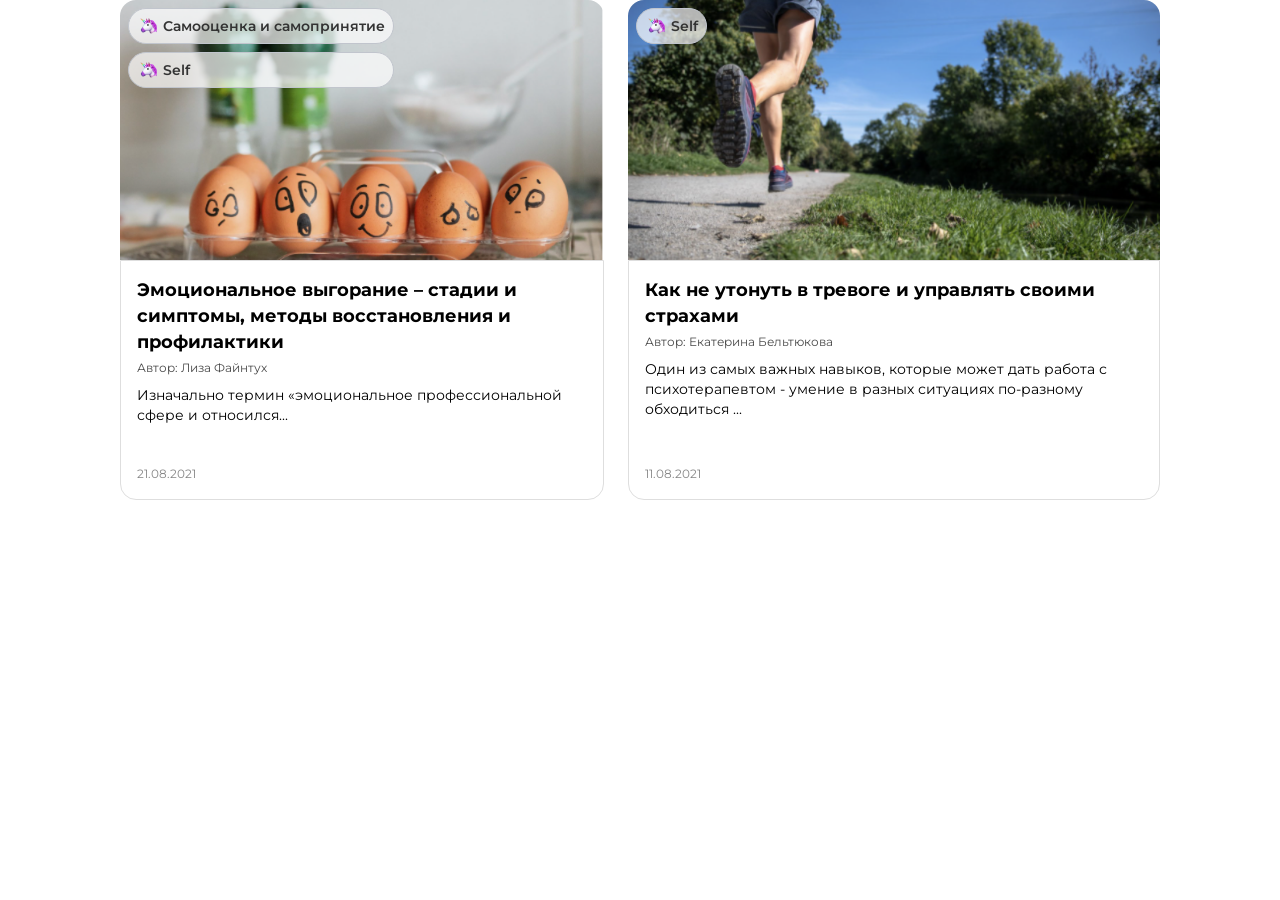
==== pages/index.html @ 234b5902 "implement card layout" ====
<!DOCTYPE html>
<html>
    <head>
        <link rel="stylesheet" href="/bundles/index.css">
    </head>
    <body>
        <header></header>
        <main class="content">
            <div class="two-cards-layout">
                <div class="card card_size_lg">
                    <div class="card__banner banner">
                        <img class="banner__image" src="/assets/images/eggs.png" />
                        <div class="banner__tags">
                            <div class="tag">
                                <div class="tag__image-wrapper">
                                    <img class="tag__image" src="/assets/images/tags/unicorn.png" />
                                </div>
                                <span class="tag__text">Самооценка и самопринятие</span>
                            </div>
                            <div class="tag">
                                <div class="tag__image-wrapper">
                                    <img class="tag__image" src="/assets/images/tags/unicorn.png" />
                                </div>
                                <span class="tag__text">Self</span>
                            </div>
                        </div>
                    </div>
                    <div class="card__content">
                        <div class="card__payload">
                            <h4 class="card__title">
                                Эмоциональное выгорание – стадии и симптомы, методы восстановления и профилактики
                            </h4>
                            <div class="card__author">Автор: Лиза Файнтух</div>
                            <p class="card__description">
                                Изначально термин «эмоциональное профессиональной сфере и относился...
                            </p>
                        </div>
                        <div class="card__date">
                            21.08.2021
                        </div>
                    </div>
                </div>
                <div class="card card_size_lg">
                    <div class="card__banner banner">
                        <img class="banner__image" src="/assets/images/running.png" />
                        <div class="banner__tags">
                            <div class="tag">
                                <div class="tag__image-wrapper">
                                    <img class="tag__image" src="/assets/images/tags/unicorn.png" />
                                </div>
                                <span class="tag__text">Self</span>
                            </div>
                        </div>
                    </div>
                    <div class="card__content">
                        <div class="card__payload">
                            <h4 class="card__title">
                                Как не утонуть в тревоге и управлять своими страхами
                            </h4>
                            <div class="card__author">Автор: Екатерина Бельтюкова</div>
                            <p class="card__description">
                                Один из самых важных навыков, которые может дать работа с психотерапевтом - умение в разных ситуациях по-разному обходиться ...
                            </p>
                        </div>
                        <div class="card__date">
                            11.08.2021
                        </div>
                    </div>
                </div>
            </div>
            <div class="many-cards-layout">
                
            </div>
        </main>
        <footer></footer>
    </body>
</html>
---- bundles/index.css ----
/** Шрифт Montserrat */
@import 'https://fonts.googleapis.com/css2?family=Montserrat:wght@400;500;600;700;800&display=swap';

/* Обнуление некоторых дефолтных стилей */
@import '/reset.css';

/* Основные стили проекта (токены, шрифты) */
@import '/tokens.css';
@import '/main.css';

/* Стили блоков */
@import '/blocks/content/content.css';

@import '/blocks/two-cards-layout/two-cards-layout.css';

@import '/blocks/header/header.css';

@import '/blocks/tag/tag.css';

@import '/blocks/banner/banner.css';

@import '/blocks/card/card.css';
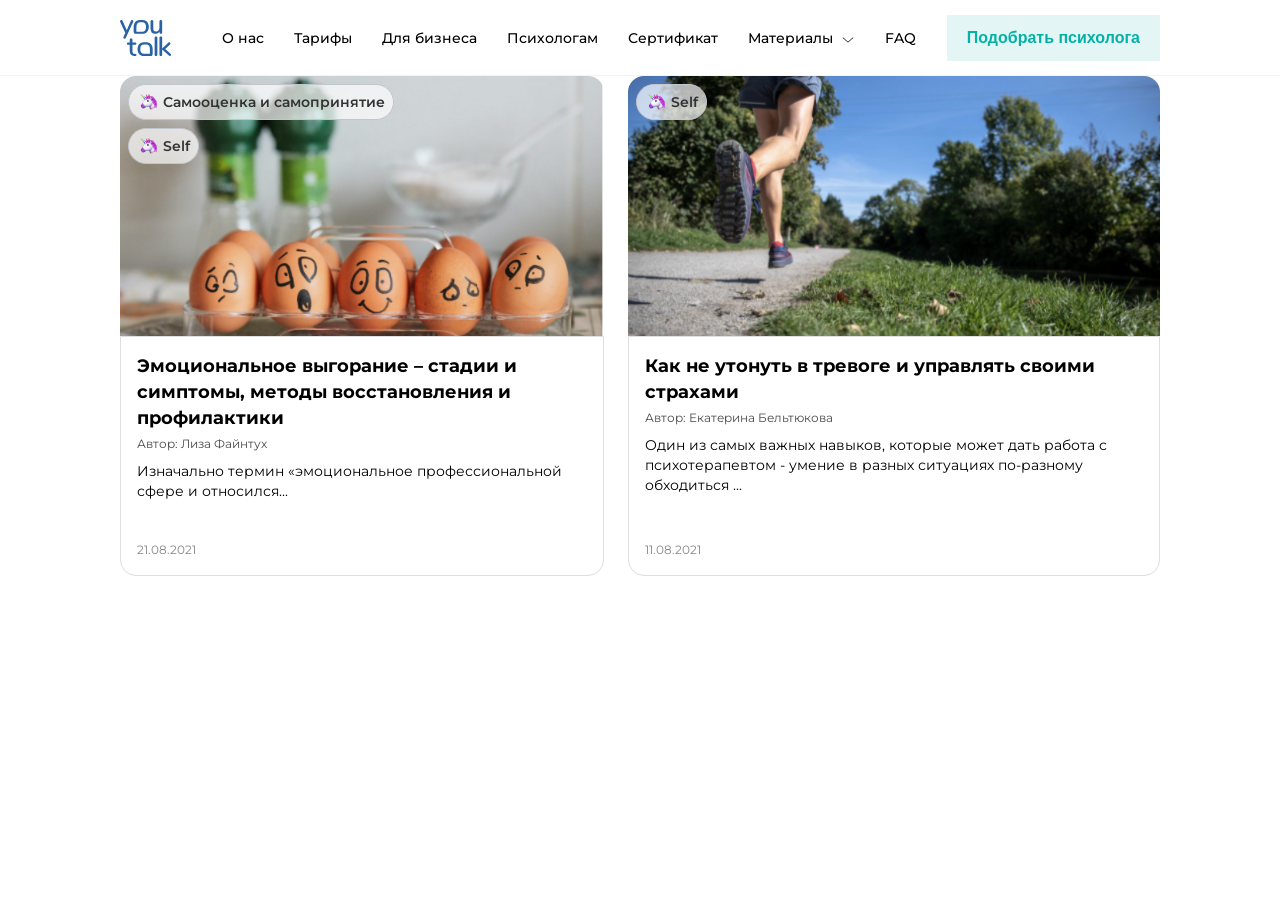
==== commit 6f5156d6: "implement header" ====
--- a/pages/index.html
+++ b/pages/index.html
@@ -4,8 +4,47 @@
         <link rel="stylesheet" href="/bundles/index.css">
     </head>
     <body>
-        <header></header>
-        <main class="content">
+        <header class="header">
+            <div class="container header__payload">
+                <div class="header__left-bar">
+                    <!-- youtalk logo -->
+                    <svg width="51" height="36" viewBox="0 0 51 36" fill="none" xmlns="http://www.w3.org/2000/svg">
+                        <g clip-path="url(#clip0_4492_2245)">
+                        <path d="M13.3302 1.2804C13.3303 1.11943 13.2953 0.960409 13.2279 0.814578C13.1604 0.668747 13.0621 0.539666 12.9398 0.436463C12.6952 0.205117 12.3717 0.0779848 12.0367 0.0815367C11.8038 0.0777518 11.5746 0.140646 11.3756 0.262943C11.1562 0.404074 10.9896 0.614972 10.902 0.862374L6.73786 10.2114L2.56334 0.84397C2.47188 0.611079 2.31107 0.412633 2.10314 0.276053C1.89521 0.139474 1.65042 0.0715042 1.40259 0.0815367C1.04757 0.079776 0.703499 0.205576 0.431833 0.436463C0.296375 0.538044 0.186622 0.670551 0.111538 0.823162C0.036454 0.975774 -0.00183214 1.14416 -0.000193683 1.31458C-0.00164511 1.48194 0.034856 1.64742 0.106512 1.79833L5.31166 12.9772L3.45342 16.9839C3.3752 17.1552 3.3293 17.3398 3.31809 17.5281C3.31575 17.6859 3.35009 17.8421 3.41834 17.9841C3.48659 18.1261 3.58685 18.25 3.71107 18.3458C3.95587 18.5555 4.26716 18.6694 4.58814 18.6665C4.82369 18.6655 5.05368 18.5941 5.24919 18.4614C5.46262 18.3199 5.62866 18.1164 5.72546 17.8778L13.2235 1.79833C13.2944 1.63509 13.3308 1.45867 13.3302 1.2804Z" fill="#2963A3"/>
+                        <path d="M39.5071 12.5118C39.4991 12.6807 39.5263 12.8493 39.5868 13.0069C39.6473 13.1645 39.7399 13.3075 39.8585 13.4267C39.982 13.5416 40.1267 13.6306 40.2844 13.6888C40.442 13.747 40.6095 13.7732 40.7772 13.7659C41.1428 13.7818 41.5002 13.6536 41.774 13.4083C41.9002 13.2915 42.0001 13.1486 42.067 12.9894C42.1339 12.8302 42.1662 12.6584 42.1618 12.4855V1.3908C42.1708 1.21084 42.1431 1.03093 42.0804 0.862232C42.0178 0.693535 41.9214 0.539656 41.7974 0.410152C41.5163 0.179307 41.1644 0.0543847 40.8022 0.0567829C40.4399 0.0591811 40.0897 0.188751 39.8116 0.423298C39.6856 0.549219 39.587 0.700291 39.522 0.866874C39.457 1.03346 39.4271 1.21189 39.4343 1.3908V7.79787C39.4343 8.94064 39.115 9.85819 38.4765 10.5505C38.1492 10.8971 37.7523 11.1689 37.3123 11.3476C36.8724 11.5262 36.3997 11.6077 35.926 11.5864C35.029 11.5864 34.3636 11.3322 33.9298 10.8239C33.4961 10.3157 33.28 9.52693 33.2818 8.45777V1.3908C33.2908 1.21084 33.2631 1.03093 33.2005 0.862232C33.1378 0.693535 33.0414 0.539656 32.9174 0.410152C32.7839 0.287248 32.6274 0.192539 32.4571 0.131589C32.2868 0.0706386 32.1062 0.0446762 31.9258 0.0552264C31.7423 0.044194 31.5584 0.0698661 31.3846 0.130771C31.2109 0.191677 31.0508 0.286617 30.9134 0.410152C30.7882 0.538814 30.6911 0.692558 30.6284 0.861466C30.5656 1.03037 30.5386 1.2107 30.5491 1.3908V8.48932C30.5491 12.0508 32.1505 13.8316 35.3534 13.8316C36.2042 13.8433 37.0441 13.6371 37.7946 13.2322C38.523 12.833 39.1186 12.2258 39.5071 11.4865V12.5118Z" fill="#2963A3"/>
+                        <path d="M15.3551 33.8917L14.5977 33.8364C13.8794 33.7821 13.3442 33.5551 12.992 33.1555C12.6432 32.7559 12.4714 32.1275 12.4714 31.2731V24.6767H15.1339C15.4483 24.7007 15.7604 24.6071 16.0109 24.4138C16.1171 24.3137 16.2 24.191 16.2536 24.0546C16.3071 23.9182 16.33 23.7715 16.3207 23.6251C16.329 23.4788 16.3055 23.3324 16.2521 23.1962C16.1986 23.0599 16.1163 22.9371 16.0109 22.8364C15.7647 22.6328 15.4515 22.5305 15.1339 22.5498H12.461V19.7419C12.4712 19.5607 12.4427 19.3794 12.3776 19.2103C12.3125 19.0411 12.2123 18.888 12.0837 18.7613C11.8092 18.5154 11.4508 18.3871 11.0843 18.4037C10.9052 18.3942 10.7261 18.4207 10.5572 18.4817C10.3883 18.5426 10.2331 18.6367 10.1005 18.7587C9.97531 18.8873 9.8782 19.0411 9.81544 19.21C9.75268 19.3789 9.72567 19.5592 9.73614 19.7393V22.5498H8.11734C7.79965 22.5299 7.48629 22.6323 7.24028 22.8364C7.13405 22.9366 7.05098 23.0592 6.997 23.1955C6.94302 23.3319 6.91945 23.4785 6.92797 23.6251C6.92797 24.3262 7.32443 24.6767 8.11734 24.6767H9.73614V31.0838C9.73614 32.6271 10.0953 33.797 10.8162 34.5857C11.5371 35.3745 12.6224 35.8267 14.0798 35.9371L14.8086 35.9897C15.2321 36.0514 15.6639 35.9701 16.037 35.7583C16.1722 35.6685 16.282 35.5447 16.3555 35.399C16.4289 35.2533 16.4636 35.0908 16.456 34.9275C16.4634 34.7955 16.4441 34.6633 16.3994 34.539C16.3547 34.4147 16.2854 34.3009 16.1957 34.2045C15.959 34.0065 15.6624 33.8961 15.3551 33.8917Z" fill="#2963A3"/>
+                        <path d="M36.0118 16.4976C35.6534 16.4854 35.3031 16.6071 35.028 16.8394C34.8939 16.9653 34.7892 17.1198 34.7217 17.2917C34.6541 17.4637 34.6254 17.6486 34.6376 17.8332V34.683C34.6246 34.8657 34.6529 35.0489 34.7206 35.2189C34.7882 35.3888 34.8934 35.5409 35.028 35.6636C35.3067 35.8877 35.6558 36.0034 36.0118 35.9896C36.3648 36.0049 36.7111 35.8889 36.9851 35.6636C37.1159 35.5385 37.2176 35.3857 37.2828 35.2161C37.3481 35.0465 37.3753 34.8644 37.3625 34.683V17.8332C37.3745 17.6498 37.347 17.466 37.2819 17.2944C37.2167 17.1228 37.1155 16.9676 36.9851 16.8394C36.7147 16.606 36.3672 16.484 36.0118 16.4976Z" fill="#2963A3"/>
+                        <path d="M50.5131 33.6997L45.2247 28.9831L50.0291 24.54C50.1683 24.4229 50.2814 24.2773 50.3608 24.1128C50.4402 23.9482 50.4841 23.7686 50.4897 23.5856C50.4811 23.2483 50.3445 22.9273 50.1081 22.689C49.8716 22.4506 49.5536 22.3133 49.2197 22.3053C48.8832 22.327 48.5664 22.473 48.3296 22.7154L42.1771 28.5204V17.8332C42.1897 17.6498 42.1624 17.4658 42.0972 17.2941C42.032 17.1225 41.9305 16.9673 41.7997 16.8394C41.5303 16.606 41.1836 16.4839 40.829 16.4976C40.4698 16.4853 40.1186 16.6069 39.8426 16.8394C39.7085 16.9653 39.6038 17.1198 39.5363 17.2918C39.4687 17.4637 39.44 17.6487 39.4522 17.8332V34.6593C39.44 34.8443 39.4687 35.0296 39.5362 35.202C39.6037 35.3743 39.7084 35.5293 39.8426 35.6557C40.119 35.8873 40.4701 36.008 40.829 35.9949C41.1833 36.0094 41.53 35.8882 41.7997 35.6557C41.9306 35.5273 42.0321 35.3717 42.0973 35.1996C42.1624 35.0275 42.1897 34.8431 42.1771 34.6593V29.6115L48.8969 35.6084C49.1412 35.8532 49.4716 35.9903 49.8156 35.9896C49.9738 35.9905 50.1303 35.9568 50.2745 35.891C50.4187 35.8253 50.5471 35.7289 50.6511 35.6084C50.8844 35.3667 51.0135 35.0416 51.0102 34.704C51.0095 34.5092 50.9643 34.3173 50.8781 34.1431C50.7918 33.9689 50.667 33.8171 50.5131 33.6997Z" fill="#2963A3"/>
+                        <path d="M15.3343 13.8212H22.33C23.5218 13.8473 24.6994 13.5563 25.7446 12.9773C26.719 12.417 27.5076 11.5782 28.0114 10.5664C28.5603 9.4342 28.8325 8.18555 28.8052 6.92515C28.8357 5.65685 28.5634 4.39979 28.0114 3.26021C27.5092 2.24593 26.7203 1.40505 25.7446 0.844087C24.6994 0.265099 23.5218 -0.0259512 22.33 0.000152312H20.1204C18.9295 -0.0259836 17.7527 0.265083 16.7085 0.844087C15.7316 1.40353 14.9423 2.24482 14.4416 3.26021C13.8888 4.39956 13.6156 5.65664 13.6452 6.92515V10.7794C13.6452 13.001 14.2074 13.8212 15.3343 13.8212ZM17.3695 3.41796C18.0184 2.61171 18.9354 2.20858 20.1204 2.20858H22.33C23.5168 2.20858 24.4346 2.61346 25.0835 3.42322C25.7325 4.23297 26.056 5.40028 26.0543 6.92515C26.0543 8.4693 25.7351 9.64099 25.0966 10.4402C24.4581 11.2395 23.5359 11.64 22.33 11.6417H16.43C16.43 11.6417 16.3962 8.46842 16.3962 6.92515C16.3962 5.38188 16.7215 4.23034 17.3695 3.41796Z" fill="#2963A3"/>
+                        <path d="M29.6094 23.023C28.5657 22.4423 27.3887 22.1502 26.1974 22.1764H23.9878C22.7959 22.1515 21.6184 22.4434 20.5733 23.023C19.5977 23.5829 18.8087 24.4229 18.3064 25.4365C17.7604 26.5777 17.4927 27.8343 17.5257 29.1014C17.4952 30.3607 17.7629 31.609 18.3064 32.7427C18.8095 33.755 19.5983 34.594 20.5733 35.1536C21.6186 35.7322 22.7961 36.0232 23.9878 35.9975H30.9836C32.1131 35.9975 32.6726 35.1772 32.6726 32.9478V29.1014C32.7029 27.8328 32.4297 26.5756 31.8762 25.4365C31.3756 24.4218 30.5862 23.5813 29.6094 23.023ZM29.8879 33.818H23.9878C22.7855 33.818 21.8633 33.4184 21.2213 32.6191C20.5793 31.8199 20.261 30.6473 20.2662 29.1014C20.2662 27.5731 20.5898 26.4057 21.2369 25.5995C21.8841 24.7932 22.8011 24.3884 23.9878 24.3849H26.1974C27.3842 24.3849 28.302 24.7897 28.951 25.5995C29.5999 26.4092 29.9261 27.5766 29.9295 29.1014C29.9295 30.6447 29.8879 33.818 29.8879 33.818Z" fill="#2963A3"/>
+                        </g>
+                        <defs>
+                        <clipPath id="clip0_4492_2245">
+                        <rect width="51" height="36" fill="white"/>
+                        </clipPath>
+                        </defs>
+                    </svg>
+                    <ul class="header__links">
+                        <li><a class="header__link" href="#">О нас</a></li>
+                        <li><a class="header__link" href="#">Тарифы</a></li>
+                        <li><a class="header__link" href="#">Для бизнеса</a></li>
+                        <li><a class="header__link" href="#">Психологам</a></li>
+                        <li><a class="header__link" href="#">Сертификат</a></li>
+                        <li>
+                            <a class="header__link" href="#">
+                                Материалы
+                                <svg width="14" height="14" viewBox="0 0 14 14" fill="none" xmlns="http://www.w3.org/2000/svg">
+                                <path d="M2.09998 4.8999L6.99998 9.0999L11.9 4.8999" stroke="#333333" stroke-linecap="round" stroke-linejoin="round"/>
+                                </svg>
+                            </a>
+                        </li>
+                        <li><a class="header__link" href="#">FAQ</a></li>
+                    </ul>
+                </div>
+                <button class="button button_variant_inverse">Подобрать психолога</button>
+            </div>
+        </header>
+        <main class="container">
             <div class="two-cards-layout">
                 <div class="card card_size_lg">
                     <div class="card__banner banner">
@@ -69,9 +108,11 @@
                 </div>
             </div>
             <div class="many-cards-layout">
-                
+
             </div>
         </main>
-        <footer></footer>
+        <footer class="container">
+
+        </footer>
     </body>
 </html>
--- a/bundles/index.css
+++ b/bundles/index.css
@@ -9,6 +9,8 @@
 @import '/main.css';
 
 /* Стили блоков */
+@import '/blocks/container/container.css';
+
 @import '/blocks/content/content.css';
 
 @import '/blocks/two-cards-layout/two-cards-layout.css';
@@ -20,3 +22,5 @@
 @import '/blocks/banner/banner.css';
 
 @import '/blocks/card/card.css';
+
+@import '/blocks/button/button.css';
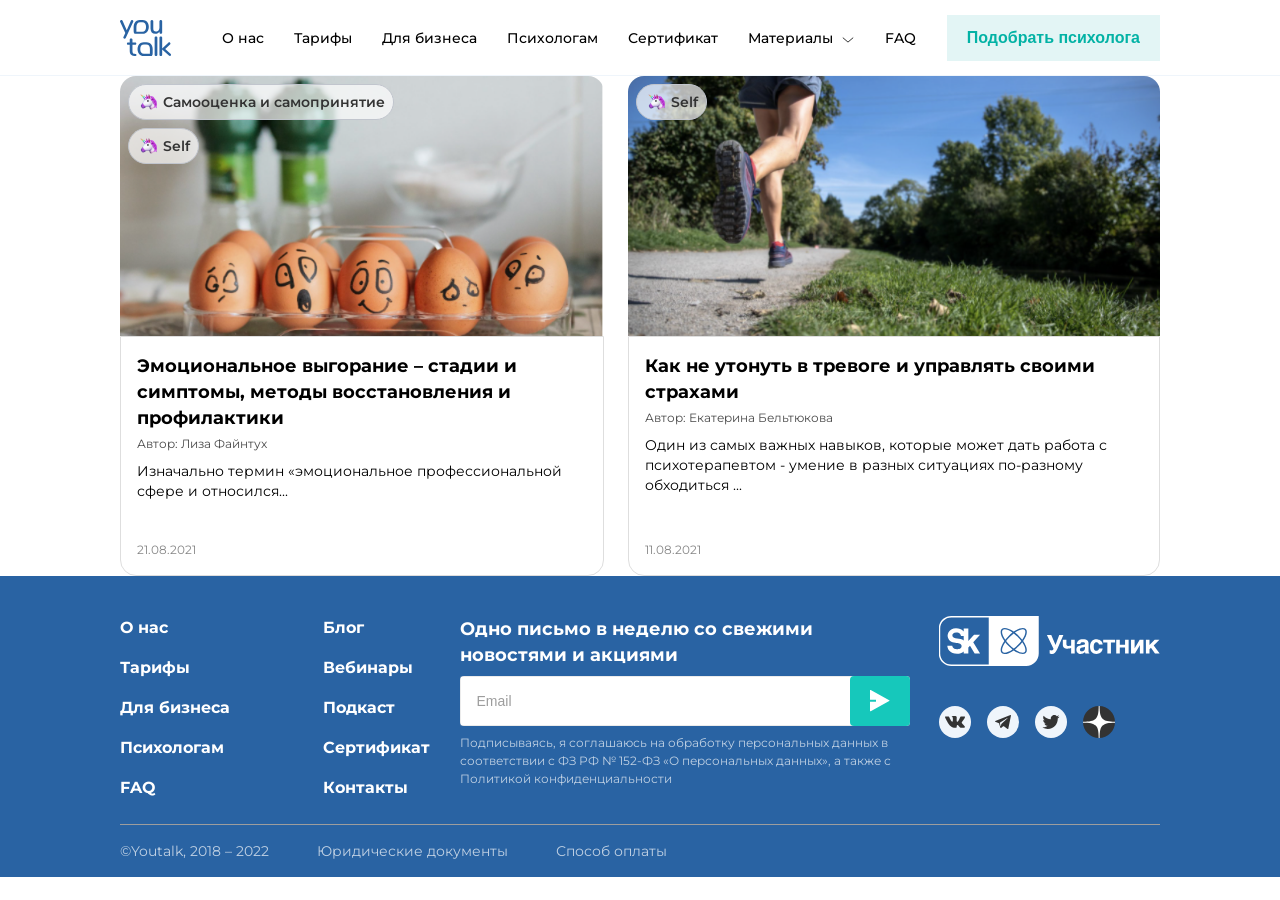
==== commit 1eac925d: "implement footer" ====
--- a/pages/index.html
+++ b/pages/index.html
@@ -111,8 +111,146 @@
 
             </div>
         </main>
-        <footer class="container">
-
+        <footer class="footer">
+            <div class="container footer__container">
+                <div class="footer__payload">
+                    <div class="footer__links-block">
+                        <ul class="footer__links">
+                            <li><a class="footer__link" href="#">О нас</a></li>
+                            <li><a class="footer__link" href="#">Тарифы</a></li>
+                            <li><a class="footer__link" href="#">Для бизнеса</a></li>
+                            <li><a class="footer__link" href="#">Психологам</a></li>
+                            <li><a class="footer__link" href="#">FAQ</a></li>
+                        </ul>
+                        <ul class="footer__links">
+                            <li><a class="footer__link" href="#">Блог</a></li>
+                            <li><a class="footer__link" href="#">Вебинары</a></li>
+                            <li><a class="footer__link" href="#">Подкаст</a></li>
+                            <li><a class="footer__link" href="#">Сертификат</a></li>
+                            <li><a class="footer__link" href="#">Контакты</a></li>
+                        </ul>
+                    </div>
+                    <div class="subscribe-form">
+                        <h5 class="subscribe-form__header">
+                            Одно письмо в неделю со свежими новостями и акциями
+                        </h5>
+                        <div class="input-container">
+                            <input class="input-container__input" type="email" placeholder="Email" />
+                            <button class="input-container__button">
+                                <svg width="20" height="22" viewBox="0 0 20 22" fill="none" xmlns="http://www.w3.org/2000/svg">
+                                <path d="M0 11.6539H6V9.65391H0V0.499914C1.48755e-05 0.413029 0.0226703 0.327647 0.0657334 0.252184C0.108797 0.176722 0.170781 0.113783 0.245577 0.0695715C0.320372 0.0253602 0.405398 0.00140242 0.492273 5.97216e-05C0.579148 -0.00128298 0.664873 0.0200357 0.741 0.0619144L19.203 10.2159C19.2814 10.2591 19.3468 10.3225 19.3923 10.3995C19.4378 10.4766 19.4618 10.5644 19.4618 10.6539C19.4618 10.7434 19.4378 10.8313 19.3923 10.9083C19.3468 10.9853 19.2814 11.0488 19.203 11.0919L0.741 21.2459C0.664873 21.2878 0.579148 21.3091 0.492273 21.3078C0.405398 21.3064 0.320372 21.2825 0.245577 21.2383C0.170781 21.194 0.108797 21.1311 0.0657334 21.0556C0.0226703 20.9802 1.48755e-05 20.8948 0 20.8079V11.6539Z" fill="white"/>
+                                </svg>                                    
+                            </button>
+                        </div>
+                        <p class="subscribe-form__disclaimer">
+                            Подписываясь, я соглашаюсь на обработку персональных данных в соответствии с ФЗ РФ № 152-ФЗ «О персональных данных», а также с Политикой конфиденциальности
+                        </p>
+                    </div>
+                    <div class="footer__social-links">
+                        <div class="svg-container">
+                            <svg width="221" height="50" viewBox="0 0 221 50" fill="none" xmlns="http://www.w3.org/2000/svg">
+                            <g clip-path="url(#clip0_4492_1623)">
+                            <path d="M83.2307 23.751C86.2668 19.2628 87.1299 15.3838 85.7388 13.9927C85.3022 13.5662 84.6421 13.3428 83.779 13.3428C81.8801 13.3428 79.0775 14.409 75.9805 16.5008C77.2701 17.4959 78.5597 18.623 79.829 19.8923C81.0983 21.1616 82.2355 22.4512 83.2205 23.7408L83.2307 23.751Z" fill="white"/>
+                            <path d="M69.646 19.9021C70.9152 18.6328 72.2049 17.4955 73.4945 16.5105C70.3974 14.4187 67.5948 13.3525 65.6959 13.3525C64.8429 13.3525 64.1728 13.5658 63.7361 14.0024C62.345 15.3936 63.2081 19.2624 66.2442 23.7607C67.2394 22.4711 68.3767 21.1815 69.6358 19.9122L69.646 19.9021Z" fill="white"/>
+                            <path d="M82.3354 24.9998C81.3403 23.6695 80.1624 22.2987 78.8017 20.938C77.441 19.5773 76.0702 18.3994 74.74 17.4043C73.4098 18.3994 72.0389 19.5773 70.6782 20.938C69.3176 22.2987 68.1397 23.6695 67.1445 24.9998C68.1397 26.33 69.3176 27.7008 70.6782 29.0615C72.0389 30.4222 73.4098 31.6001 74.74 32.5952C76.0702 31.6001 77.441 30.4222 78.8017 29.0615C80.1624 27.7008 81.3403 26.33 82.3354 24.9998Z" fill="white"/>
+                            <path d="M66.256 26.249C63.2198 30.7372 62.3567 34.6162 63.7478 36.0073C65.139 37.3985 69.0078 36.5354 73.5062 33.4891C72.2166 32.4939 70.927 31.3567 69.6577 30.0975C68.3884 28.8282 67.2511 27.5386 66.2661 26.249H66.256Z" fill="white"/>
+                            <path d="M52.0269 0H12.2422C5.33723 0 -0.257812 5.59505 -0.257812 12.5V37.5C-0.257812 44.405 5.33723 50 12.2422 50H87.2422C94.1471 50 99.7422 44.405 99.7422 37.5V0H52.0269ZM49.7422 48.5378H12.2422C6.15974 48.5378 1.20441 43.5825 1.20441 37.5V12.5C1.20441 6.41755 6.15974 1.46223 12.2422 1.46223H49.7422V48.5378ZM86.7751 37.0329C86.0541 37.7539 85.0184 38.0991 83.7897 38.0991C81.3628 38.0991 78.1236 36.7689 74.7422 34.3928C71.3608 36.7689 68.1216 38.0991 65.6947 38.0991C64.4558 38.0991 63.4302 37.7539 62.7093 37.0329C60.5667 34.8903 61.7548 30.1076 65.3393 25C61.7548 19.8924 60.5667 15.1097 62.7093 12.9671C64.8519 10.8245 69.6346 12.0126 74.7422 15.5971C79.8498 12.0126 84.6325 10.8245 86.7751 12.9671C88.9177 15.1097 87.7296 19.8924 84.1451 25C87.7296 30.1076 88.9177 34.8903 86.7751 37.0329Z" fill="white"/>
+                            <path d="M79.8407 30.0975C78.5714 31.3668 77.2818 32.5041 75.9922 33.4891C80.4804 36.5252 84.3594 37.3883 85.7505 36.0073C87.1417 34.6162 86.2785 30.7474 83.2424 26.249C82.2473 27.5386 81.11 28.8282 79.8508 30.0975H79.8407Z" fill="white"/>
+                            <path d="M10.2926 15.2113C8.95222 16.8867 8.35312 19.1715 8.76945 21.0297C9.84581 25.8429 14.3137 26.6146 17.5936 27.0411C20.1829 27.3762 22.6606 27.8534 22.5997 30.1585C22.5286 32.5549 19.8275 33.1438 18.0505 33.1438C13.4303 33.1438 13.278 29.732 13.278 29.732H8.3125C8.38358 31.0114 8.76945 33.0728 10.3535 34.8396C12.0798 36.7791 14.6793 37.7539 18.0607 37.7539C20.6602 37.7539 23.0261 36.9111 24.7118 35.4083V37.4696H29.3421V31.5699L30.977 29.7726L35.6582 37.4696H41.0501L34.2365 26.2084L41.0501 18.745H35.0489L29.3421 25.0001V12.5001H24.7118V15.526C24.5595 15.3331 24.397 15.1402 24.2244 14.9472C22.5387 13.1601 20.1119 12.2563 17.0046 12.2563C13.4201 12.2563 11.3791 13.8607 10.2926 15.2113ZM17.0859 16.5923C19.1675 16.5923 21.2491 17.0594 22.0412 19.9533H24.7016V24.3806C21.3811 21.6491 14.1716 23.3652 13.3998 19.9635C12.9937 18.1763 14.7707 16.5923 17.0859 16.5923Z" fill="white"/>
+                            <path d="M111.538 34.3421C111.852 34.4437 112.208 34.4944 112.624 34.4944C113.142 34.4944 113.558 34.3421 113.873 34.0273C114.188 33.7125 114.391 33.2962 114.493 32.8393L107.902 18.8872H112.289L116.513 28.8994L120.22 18.8872H124.393L118.453 32.6362C117.671 34.4538 116.869 35.8043 115.985 36.6573C115.102 37.5407 114.147 37.9774 113.081 37.9774C112.716 37.9774 112.431 37.9774 112.198 37.9266C111.934 37.8961 111.731 37.8454 111.548 37.7946L111.05 37.6423C110.918 37.5915 110.786 37.5407 110.664 37.5103V33.9867C110.898 34.139 111.182 34.271 111.517 34.3523L111.538 34.3421Z" fill="white"/>
+                            <path d="M131.543 32.2707C131.279 32.3519 130.995 32.4027 130.69 32.4737C130.375 32.5245 130.04 32.5753 129.705 32.6058C129.37 32.6565 129.035 32.6565 128.72 32.6565C127.918 32.6565 127.238 32.5753 126.618 32.4534C126.019 32.3011 125.501 32.0879 125.085 31.7833C124.669 31.4685 124.354 31.0521 124.151 30.5343C123.948 30.0367 123.836 29.4173 123.836 28.6963V23.7207H127.41V27.9957C127.41 28.3815 127.461 28.7268 127.563 28.9502C127.644 29.2142 127.796 29.4173 127.999 29.5696C128.202 29.7219 128.436 29.8336 128.751 29.8844C129.065 29.9352 129.421 29.9656 129.837 29.9656C130.457 29.9656 130.924 29.9149 131.289 29.8133C131.655 29.6813 131.939 29.5493 132.142 29.4274V23.7207H135.717V37.5205H132.142V32.0777C131.99 32.1285 131.777 32.2097 131.523 32.2808L131.543 32.2707Z" fill="white"/>
+                            <path d="M149.588 35.7945C149.619 36.0585 149.69 36.2921 149.771 36.4139C149.852 36.5967 149.923 36.6983 150.035 36.7795C150.137 36.8607 150.218 36.9115 150.35 36.9318V37.5005H146.38L146.176 36.8506C146.075 36.5866 146.044 36.2819 146.044 35.8859L145.242 36.6881C144.958 36.9217 144.674 37.1247 144.339 37.3075C144.003 37.4903 143.638 37.6426 143.201 37.7442C142.765 37.8457 142.247 37.8965 141.648 37.8965C141.049 37.8965 140.46 37.8152 139.932 37.6325C139.414 37.4497 138.977 37.1654 138.581 36.8303C138.215 36.4647 137.911 36.0281 137.698 35.4797C137.495 34.9619 137.383 34.3425 137.383 33.6418C137.383 33.0732 137.464 32.5553 137.647 32.0577C137.83 31.5602 138.083 31.154 138.398 30.7884C138.733 30.4229 139.129 30.1182 139.586 29.8847C140.053 29.6207 140.571 29.4684 141.17 29.3871L144.674 28.8693C144.806 28.8388 144.938 28.8388 145.09 28.788C145.242 28.7576 145.374 28.7068 145.506 28.6052C145.638 28.524 145.74 28.4225 145.821 28.2905C145.902 28.1381 145.953 27.9554 145.953 27.7218C145.953 27.4883 145.902 27.2852 145.852 27.1024C145.77 26.8993 145.648 26.7368 145.486 26.6048C145.303 26.4525 145.1 26.3408 144.816 26.2697C144.531 26.1885 144.166 26.1682 143.75 26.1682C143.252 26.1682 142.897 26.219 142.612 26.3002C142.298 26.4018 142.064 26.5642 141.912 26.7165C141.729 26.8993 141.597 27.1024 141.526 27.3156L141.373 28.0671H137.799C137.799 27.9148 137.83 27.6812 137.88 27.3664C137.931 27.0821 138.033 26.747 138.195 26.3814C138.327 26.0464 138.561 25.6808 138.815 25.3152C139.079 24.9497 139.414 24.6146 139.881 24.2998C140.297 24.0155 140.845 23.7515 141.465 23.5687C142.084 23.3859 142.815 23.2844 143.699 23.2539C144.917 23.2539 145.933 23.3859 146.705 23.6195C147.456 23.8835 148.055 24.2186 148.492 24.6044C148.908 25.0208 149.192 25.4574 149.345 25.955C149.477 26.4525 149.548 26.9399 149.548 27.4375V34.7486C149.548 35.165 149.578 35.5 149.629 35.7641L149.588 35.7945ZM145.283 31.0728C145.049 31.1743 144.765 31.2758 144.399 31.3368L143.445 31.5195C143.029 31.6008 142.663 31.6719 142.358 31.7836C142.044 31.8851 141.79 32.0171 141.577 32.1694C141.373 32.3522 141.211 32.5553 141.109 32.7888C141.008 33.0224 140.957 33.3067 140.957 33.6723C140.957 33.9566 141.008 34.2206 141.089 34.4237C141.191 34.6572 141.323 34.8096 141.505 34.972C141.658 35.104 141.841 35.236 142.054 35.2868C142.287 35.368 142.521 35.3883 142.785 35.3883C142.917 35.3883 143.1 35.3579 143.303 35.3376C143.506 35.3071 143.719 35.2563 143.973 35.1853C144.207 35.0837 144.44 34.9822 144.674 34.8197C144.907 34.6877 145.11 34.4846 145.293 34.2511C145.496 34.0175 145.659 33.7332 145.76 33.3676C145.862 33.0325 145.943 32.6365 145.943 32.1796V30.7783C145.74 30.9103 145.506 31.0118 145.293 31.0931L145.283 31.0728Z" fill="white"/>
+                            <path d="M159.599 27.6298C159.498 27.3455 159.335 27.112 159.163 26.9292C158.959 26.7261 158.726 26.5941 158.462 26.4926C158.178 26.4113 157.842 26.3606 157.446 26.3606C156.847 26.3606 156.38 26.4926 156.025 26.7769C155.659 27.0612 155.375 27.3963 155.192 27.8126C154.989 28.2493 154.877 28.7164 154.806 29.2139C154.756 29.7115 154.705 30.1684 154.705 30.6152C154.705 31.062 154.735 31.5494 154.786 32.0368C154.837 32.5547 154.938 32.9913 155.152 33.4077C155.334 33.824 155.588 34.1896 155.984 34.4434C156.35 34.7277 156.837 34.8597 157.467 34.8597C157.883 34.8597 158.249 34.7785 158.553 34.5957C158.838 34.4434 159.102 34.2302 159.305 33.9966C159.508 33.7326 159.67 33.4788 159.772 33.1944C159.853 32.9304 159.904 32.6766 159.904 32.443H163.641C163.641 32.6766 163.61 32.9609 163.539 33.3264C163.438 33.7123 163.305 34.0779 163.123 34.4942C162.94 34.8801 162.686 35.2964 162.392 35.7127C162.057 36.129 161.691 36.4946 161.224 36.7992C160.757 37.1343 160.239 37.3983 159.619 37.6014C159 37.8045 158.269 37.9162 157.467 37.9162C156.431 37.9162 155.497 37.7639 154.695 37.4491C153.892 37.114 153.212 36.6469 152.674 36.0275C152.126 35.4081 151.709 34.6567 151.425 33.7225C151.141 32.8187 150.988 31.7728 150.988 30.6152C150.988 29.4576 151.141 28.3813 151.455 27.4775C151.77 26.5941 152.207 25.8224 152.775 25.1928C153.344 24.5734 154.024 24.1063 154.827 23.7915C155.609 23.4564 156.512 23.2939 157.477 23.2939C157.893 23.2939 158.33 23.3447 158.797 23.3955C159.234 23.4463 159.68 23.5783 160.117 23.7306C160.554 23.9134 160.97 24.1164 161.386 24.3805C161.772 24.6445 162.138 24.9796 162.473 25.3654C162.788 25.7513 163.041 26.2184 163.255 26.7363C163.458 27.2541 163.59 27.8736 163.641 28.5742H159.904C159.823 28.2086 159.751 27.8736 159.619 27.6197L159.599 27.6298Z" fill="white"/>
+                            <path d="M176.109 23.7104V26.6146H171.935V37.5102H168.361V26.6146H164.188V23.7104H176.119H176.109Z" fill="white"/>
+                            <path d="M186.061 28.6963V23.7207H189.635V37.5205H186.061V31.6106H180.801V37.5205H177.227V23.7207H180.801V28.6963H186.061Z" fill="white"/>
+                            <path d="M195.664 32.2198L200.701 23.7104H204.458V37.5102H200.883V29.1836H200.833L195.959 37.5102H192.039V23.7104H195.613V32.2198H195.664Z" fill="white"/>
+                            <path d="M215.651 23.7103H220.423L214.717 29.4374L220.657 37.5H215.986L211.944 31.6612L210.492 33.1437V37.5H206.918V23.7002H210.492V28.9398L215.651 23.7002V23.7103Z" fill="white"/>
+                            </g>
+                            <defs>
+                            <clipPath id="clip0_4492_1623">
+                            <rect width="221" height="50" fill="white"/>
+                            </clipPath>
+                            </defs>
+                            </svg>                           
+                        </div>
+                        <div class="social-media-links">
+                            <a class="social-media-links__link" href="#">
+                                <svg width="32" height="32" viewBox="0 0 32 32" fill="none" xmlns="http://www.w3.org/2000/svg">
+                                <g clip-path="url(#clip0_4492_1607)">
+                                <rect width="32" height="32" rx="16" fill="#EFF5FB"/>
+                                <g clip-path="url(#clip1_4492_1607)">
+                                <path d="M25.8217 20.5411C25.768 20.4479 25.4355 19.6996 23.8353 18.1615C22.1602 16.551 22.3852 16.8125 24.4029 14.0277C25.6317 12.3318 26.123 11.296 25.9692 10.8533C25.823 10.4312 24.9192 10.5426 24.9192 10.5426L21.9139 10.5607C21.9139 10.5607 21.6914 10.5296 21.5252 10.6319C21.3639 10.7329 21.2601 10.9659 21.2601 10.9659C21.2601 10.9659 20.7839 12.2787 20.1488 13.3947C18.81 15.7496 18.2737 15.8739 18.0549 15.7276C17.5461 15.3871 17.6736 14.3579 17.6736 13.6277C17.6736 11.3452 18.0074 10.3937 17.0223 10.1477C16.6948 10.0661 16.4548 10.0118 15.6185 10.0027C14.5459 9.99105 13.6371 10.0066 13.1233 10.2668C12.7808 10.4403 12.517 10.8274 12.6783 10.8494C12.877 10.8766 13.3271 10.975 13.5658 11.3116C13.8746 11.7453 13.8634 12.7214 13.8634 12.7214C13.8634 12.7214 14.0409 15.4078 13.4496 15.7418C13.0433 15.971 12.487 15.5036 11.2932 13.3662C10.6819 12.2722 10.2193 11.0617 10.2193 11.0617C10.2193 11.0617 10.1306 10.8364 9.97182 10.716C9.77931 10.5698 9.50929 10.5231 9.50929 10.5231L6.65158 10.5413C6.65158 10.5413 6.2228 10.5542 6.06528 10.7471C5.92527 10.9193 6.05403 11.274 6.05403 11.274C6.05403 11.274 8.2917 16.6947 10.8244 19.4277C13.1483 21.9328 15.786 21.7684 15.786 21.7684H16.9811C16.9811 21.7684 17.3424 21.727 17.5261 21.5211C17.6961 21.3321 17.6899 20.9774 17.6899 20.9774C17.6899 20.9774 17.6661 19.3163 18.4112 19.0717C19.145 18.8309 20.0876 20.677 21.0864 21.3878C21.8414 21.925 22.4152 21.8072 22.4152 21.8072L25.0867 21.7684C25.0867 21.7684 26.4843 21.6791 25.8217 20.5411Z" fill="#333333"/>
+                                </g>
+                                </g>
+                                <defs>
+                                <clipPath id="clip0_4492_1607">
+                                <rect width="32" height="32" fill="white"/>
+                                </clipPath>
+                                <clipPath id="clip1_4492_1607">
+                                <rect width="20" height="12" fill="white" transform="translate(6 10)"/>
+                                </clipPath>
+                                </defs>
+                                </svg>                                    
+                            </a>
+                            <a class="social-media-links__link" href="#">
+                                <svg width="32" height="32" viewBox="0 0 32 32" fill="none" xmlns="http://www.w3.org/2000/svg">
+                                <g clip-path="url(#clip0_4492_1611)">
+                                <rect width="32" height="32" rx="16" fill="#EFF5FB"/>
+                                <g clip-path="url(#clip1_4492_1611)">
+                                <path d="M8.28261 15.7694L11.9693 17.1638L13.3963 21.8146C13.4876 22.1125 13.847 22.2226 14.0856 22.0249L16.1406 20.3271C16.3561 20.1492 16.6629 20.1404 16.888 20.306L20.5946 23.0331C20.8498 23.2211 21.2113 23.0794 21.2753 22.7669L23.9906 9.53073C24.0604 9.18936 23.7295 8.90457 23.4087 9.03029L8.27829 14.9455C7.9049 15.0914 7.90815 15.6272 8.28261 15.7694ZM13.1663 16.4215L20.3716 11.9242C20.5011 11.8437 20.6343 12.0211 20.5231 12.1256L14.5767 17.7273C14.3677 17.9245 14.2329 18.1883 14.1947 18.4747L13.9921 19.996C13.9653 20.1991 13.6837 20.2193 13.6284 20.0227L12.8494 17.2486C12.7602 16.9322 12.8902 16.5943 13.1663 16.4215Z" fill="#333333"/>
+                                </g>
+                                </g>
+                                <defs>
+                                <clipPath id="clip0_4492_1611">
+                                <rect width="32" height="32" fill="white"/>
+                                </clipPath>
+                                <clipPath id="clip1_4492_1611">
+                                <rect width="16" height="14" fill="white" transform="translate(8 9)"/>
+                                </clipPath>
+                                </defs>
+                                </svg>                                                         
+                            </a>
+                            <a class="social-media-links__link" href="#">
+                                <svg width="32" height="32" viewBox="0 0 32 32" fill="none" xmlns="http://www.w3.org/2000/svg">
+                                <g clip-path="url(#clip0_4492_1615)">
+                                <rect width="32" height="32" rx="16" fill="#EFF5FB"/>
+                                <g clip-path="url(#clip1_4492_1615)">
+                                <path d="M24.4702 10.7133C23.834 10.9947 23.1593 11.1795 22.4685 11.2616C23.1967 10.8261 23.7416 10.1408 24.0019 9.33327C23.3185 9.73994 22.5694 10.0249 21.7885 10.1791C21.264 9.61792 20.5688 9.24574 19.811 9.12043C19.0532 8.99511 18.2752 9.12368 17.5979 9.48615C16.9207 9.84862 16.3822 10.4247 16.0661 11.1248C15.7501 11.8249 15.6742 12.6098 15.8502 13.3574C14.4645 13.288 13.1088 12.9279 11.8713 12.3005C10.6337 11.6731 9.54198 10.7925 8.66688 9.71577C8.35712 10.2478 8.19434 10.8526 8.19521 11.4683C8.19521 12.6766 8.81021 13.7441 9.74521 14.3691C9.19188 14.3517 8.65074 14.2023 8.16688 13.9333V13.9766C8.16704 14.7814 8.44552 15.5613 8.95508 16.1842C9.46465 16.807 10.1739 17.2345 10.9627 17.3941C10.4491 17.5333 9.91046 17.5538 9.38771 17.4541C9.6101 18.1468 10.0435 18.7526 10.6274 19.1867C11.2112 19.6208 11.9161 19.8614 12.6435 19.8749C11.9206 20.4427 11.0929 20.8624 10.2076 21.1101C9.32236 21.3577 8.39698 21.4285 7.48438 21.3183C9.07746 22.3428 10.932 22.8867 12.826 22.8849C19.2369 22.8849 22.7427 17.5741 22.7427 12.9683C22.7427 12.8183 22.7385 12.6666 22.7319 12.5183C23.4143 12.0251 24.0032 11.4141 24.471 10.7141L24.4702 10.7133Z" fill="#333333"/>
+                                </g>
+                                </g>
+                                <defs>
+                                <clipPath id="clip0_4492_1615">
+                                <rect width="32" height="32" fill="white"/>
+                                </clipPath>
+                                <clipPath id="clip1_4492_1615">
+                                <rect width="18" height="18" fill="white" transform="translate(7 7)"/>
+                                </clipPath>
+                                </defs>
+                                </svg>                                                              
+                            </a>
+                            <a class="social-media-links__link" href="#">
+                                <svg width="32" height="32" viewBox="0 0 32 32" fill="none" xmlns="http://www.w3.org/2000/svg">
+                                <g clip-path="url(#clip0_4492_1620)">
+                                <path d="M0 16C0 7.16343 7.16343 0 16 0C24.8366 0 32 7.16343 32 16C32 24.8366 24.8366 32 16 32C7.16343 32 0 24.8366 0 16Z" fill="#333333"/>
+                                <path fill-rule="evenodd" clip-rule="evenodd" d="M15.6762 0C15.6006 6.58251 15.1702 10.2664 12.7183 12.7183C10.2664 15.1702 6.58251 15.6006 0 15.6762V16.6315C6.58251 16.707 10.2664 17.1375 12.7183 19.5894C15.1317 22.0028 15.5866 25.6099 15.6724 32H16.6353C16.721 25.6099 17.1759 22.0028 19.5894 19.5894C22.0028 17.1759 25.6099 16.721 32 16.6353V15.6723C25.6099 15.5866 22.0028 15.1317 19.5894 12.7183C17.1375 10.2664 16.707 6.58251 16.6315 0H15.6762Z" fill="white"/>
+                                </g>
+                                <defs>
+                                <clipPath id="clip0_4492_1620">
+                                <rect width="32" height="32" fill="white"/>
+                                </clipPath>
+                                </defs>
+                                </svg>                       
+                            </a>
+                        </div>
+                    </div>
+                </div>
+                <hr class="footer__divider" />
+                <div class="footer__bottom">
+                    <a class="footer__bottom-link" href="#">©Youtalk, 2018 – 2022</a>
+                    <a class="footer__bottom-link" href="#">Юридические документы</a>
+                    <a class="footer__bottom-link" href="#">Способ оплаты</a>
+                </div>
+            </div>
         </footer>
     </body>
 </html>
--- a/bundles/index.css
+++ b/bundles/index.css
@@ -11,8 +11,6 @@
 /* Стили блоков */
 @import '/blocks/container/container.css';
 
-@import '/blocks/content/content.css';
-
 @import '/blocks/two-cards-layout/two-cards-layout.css';
 
 @import '/blocks/header/header.css';
@@ -24,3 +22,13 @@
 @import '/blocks/card/card.css';
 
 @import '/blocks/button/button.css';
+
+@import '/blocks/footer/footer.css';
+
+@import '/blocks/subscribe-form/subscribe-form.css';
+
+@import '/blocks/input-container/input-container.css';
+
+@import '/blocks/svg-container/svg-container.css';
+
+@import '/blocks/social-media-links/social-media-links.css';
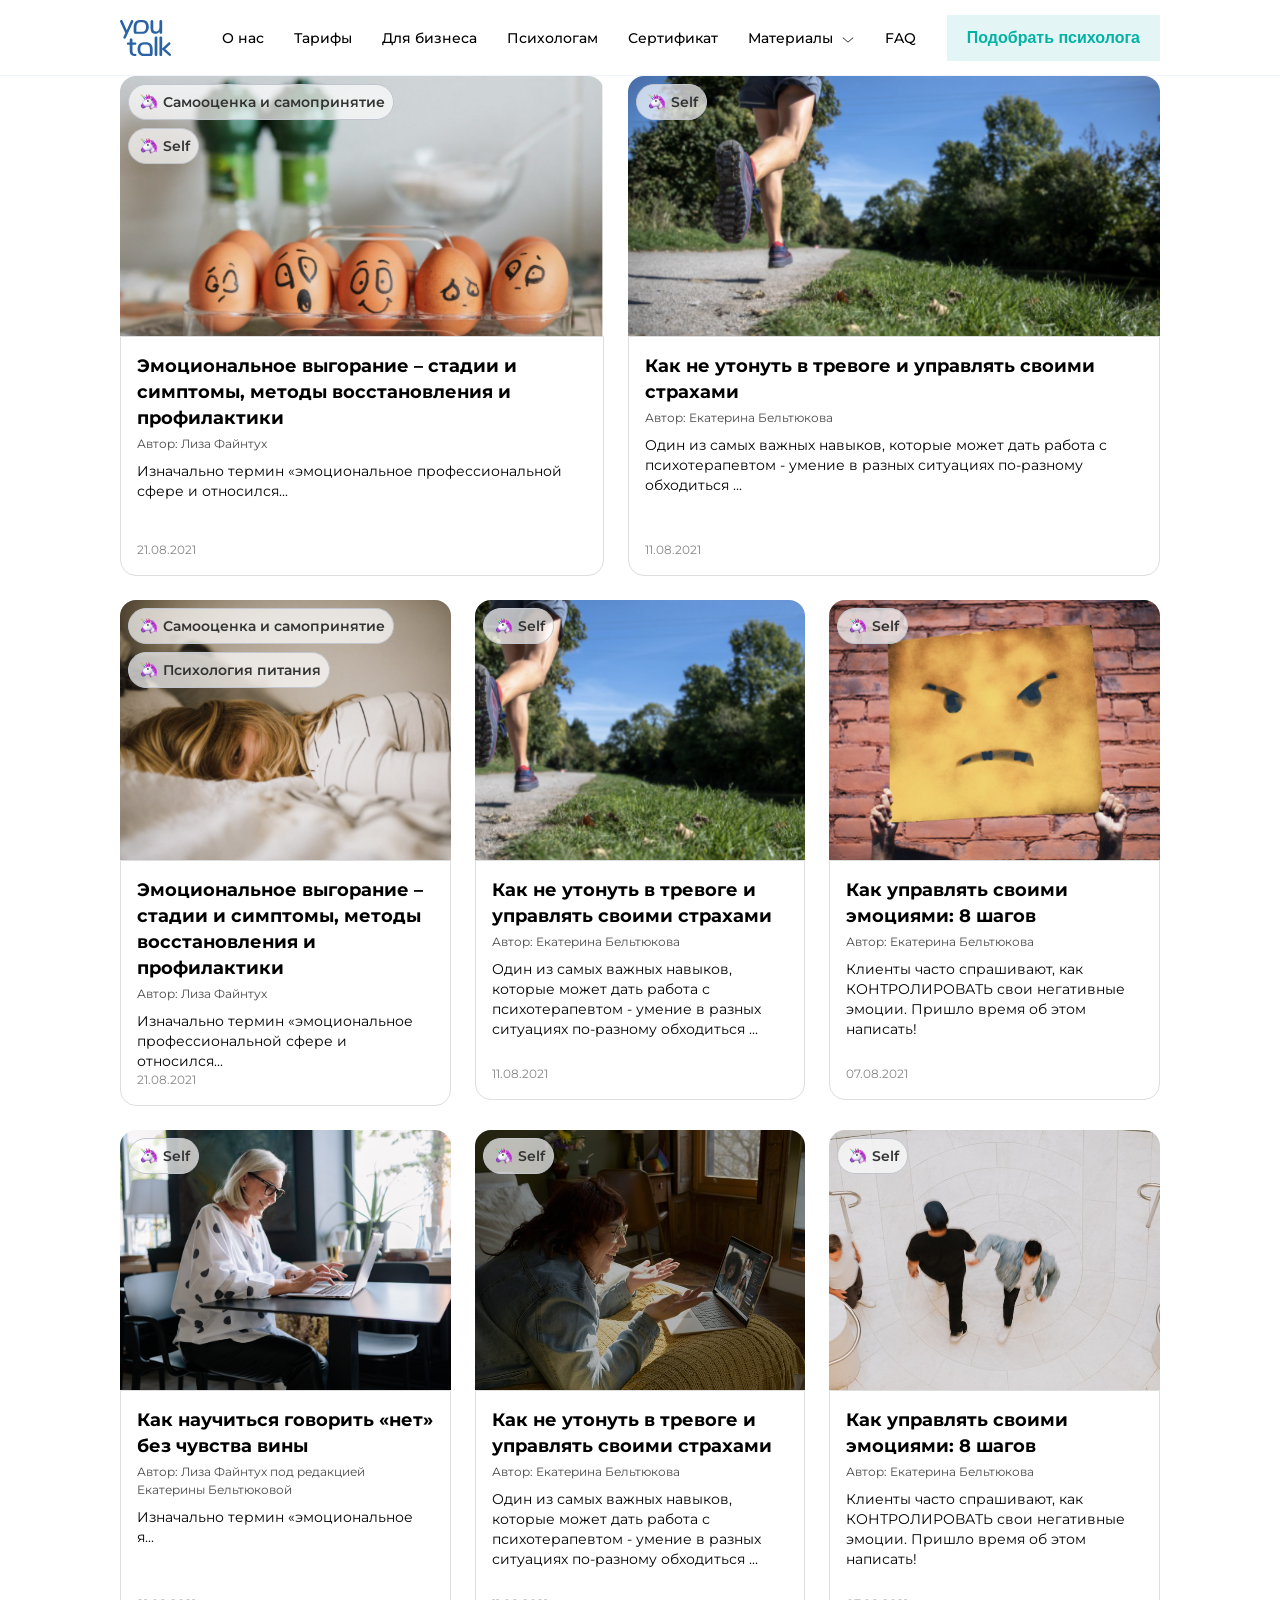
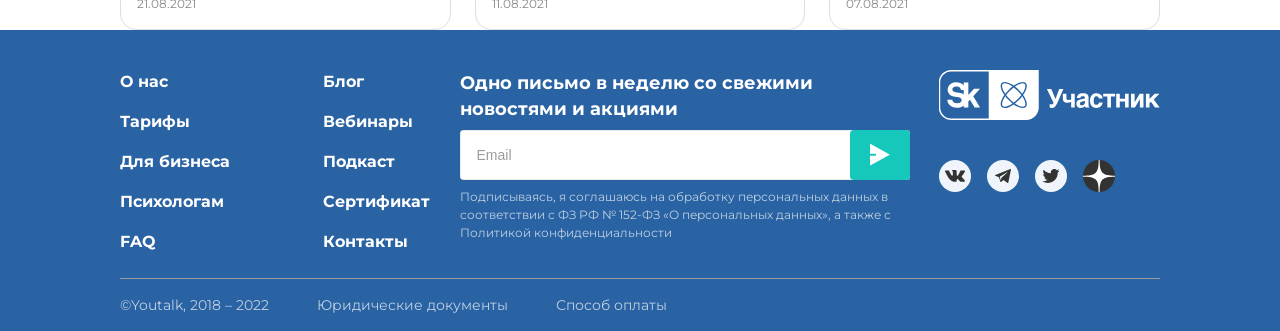
==== commit 20023530: "add three cards layout" ====
--- a/pages/index.html
+++ b/pages/index.html
@@ -108,7 +108,174 @@
                 </div>
             </div>
             <div class="many-cards-layout">
-
+                <div class="card card_size_lg">
+                    <div class="card__banner banner">
+                        <img class="banner__image" src="/assets/images/sleeping.png" />
+                        <div class="banner__tags">
+                            <div class="tag">
+                                <div class="tag__image-wrapper">
+                                    <img class="tag__image" src="/assets/images/tags/unicorn.png" />
+                                </div>
+                                <span class="tag__text">Самооценка и самопринятие</span>
+                            </div>
+                            <div class="tag">
+                                <div class="tag__image-wrapper">
+                                    <img class="tag__image" src="/assets/images/tags/unicorn.png" />
+                                </div>
+                                <span class="tag__text">Психология питания</span>
+                            </div>
+                        </div>
+                    </div>
+                    <div class="card__content">
+                        <div class="card__payload">
+                            <h4 class="card__title">
+                                Эмоциональное выгорание – стадии и симптомы, методы восстановления и профилактики
+                            </h4>
+                            <div class="card__author">Автор: Лиза Файнтух</div>
+                            <p class="card__description">
+                                Изначально термин «эмоциональное профессиональной сфере и относился...
+                            </p>
+                        </div>
+                        <div class="card__date">
+                            21.08.2021
+                        </div>
+                    </div>
+                </div>
+                <div class="card card_size_lg">
+                    <div class="card__banner banner">
+                        <img class="banner__image" src="/assets/images/running.png" />
+                        <div class="banner__tags">
+                            <div class="tag">
+                                <div class="tag__image-wrapper">
+                                    <img class="tag__image" src="/assets/images/tags/unicorn.png" />
+                                </div>
+                                <span class="tag__text">Self</span>
+                            </div>
+                        </div>
+                    </div>
+                    <div class="card__content">
+                        <div class="card__payload">
+                            <h4 class="card__title">
+                                Как не утонуть в тревоге и управлять своими страхами
+                            </h4>
+                            <div class="card__author">Автор: Екатерина Бельтюкова</div>
+                            <p class="card__description">
+                                Один из самых важных навыков, которые может дать работа с психотерапевтом - умение в разных ситуациях по-разному обходиться ...
+                            </p>
+                        </div>
+                        <div class="card__date">
+                            11.08.2021
+                        </div>
+                    </div>
+                </div>
+                <div class="card card_size_lg">
+                    <div class="card__banner banner">
+                        <img class="banner__image" src="/assets/images/emotions.png" />
+                        <div class="banner__tags">
+                            <div class="tag">
+                                <div class="tag__image-wrapper">
+                                    <img class="tag__image" src="/assets/images/tags/unicorn.png" />
+                                </div>
+                                <span class="tag__text">Self</span>
+                            </div>
+                        </div>
+                    </div>
+                    <div class="card__content">
+                        <div class="card__payload">
+                            <h4 class="card__title">
+                                Как управлять своими эмоциями: 8 шагов
+                            </h4>
+                            <div class="card__author">Автор: Екатерина Бельтюкова</div>
+                            <p class="card__description">
+                                Клиенты часто спрашивают, как КОНТРОЛИРОВАТЬ свои негативные эмоции. Пришло время об этом написать!
+                            </p>
+                        </div>
+                        <div class="card__date">
+                            07.08.2021
+                        </div>
+                    </div>
+                </div>
+                <div class="card card_size_lg">
+                    <div class="card__banner banner">
+                        <img class="banner__image" src="/assets/images/working_on_notebook.jpg" />
+                        <div class="banner__tags">
+                            <div class="tag">
+                                <div class="tag__image-wrapper">
+                                    <img class="tag__image" src="/assets/images/tags/unicorn.png" />
+                                </div>
+                                <span class="tag__text">Self</span>
+                            </div>
+                        </div>
+                    </div>
+                    <div class="card__content">
+                        <div class="card__payload">
+                            <h4 class="card__title">
+                                Как научиться говорить «нет» без чувства вины
+                            </h4>
+                            <div class="card__author">Автор: Лиза Файнтух под редакцией  Екатерины Бельтюковой</div>
+                            <p class="card__description">
+                                Изначально термин «эмоциональное я...
+                            </p>
+                        </div>
+                        <div class="card__date">
+                            21.08.2021
+                        </div>
+                    </div>
+                </div>
+                <div class="card card_size_lg">
+                    <div class="card__banner banner">
+                        <img class="banner__image" src="/assets/images/happy_with_notebook.jpg" />
+                        <div class="banner__tags">
+                            <div class="tag">
+                                <div class="tag__image-wrapper">
+                                    <img class="tag__image" src="/assets/images/tags/unicorn.png" />
+                                </div>
+                                <span class="tag__text">Self</span>
+                            </div>
+                        </div>
+                    </div>
+                    <div class="card__content">
+                        <div class="card__payload">
+                            <h4 class="card__title">
+                                Как не утонуть в тревоге и управлять своими страхами
+                            </h4>
+                            <div class="card__author">Автор: Екатерина Бельтюкова</div>
+                            <p class="card__description">
+                                Один из самых важных навыков, которые может дать работа с психотерапевтом - умение в разных ситуациях по-разному обходиться ...
+                            </p>
+                        </div>
+                        <div class="card__date">
+                            11.08.2021
+                        </div>
+                    </div>
+                </div>
+                <div class="card card_size_lg">
+                    <div class="card__banner banner">
+                        <img class="banner__image" src="/assets/images/anger.jpg" />
+                        <div class="banner__tags">
+                            <div class="tag">
+                                <div class="tag__image-wrapper">
+                                    <img class="tag__image" src="/assets/images/tags/unicorn.png" />
+                                </div>
+                                <span class="tag__text">Self</span>
+                            </div>
+                        </div>
+                    </div>
+                    <div class="card__content">
+                        <div class="card__payload">
+                            <h4 class="card__title">
+                                Как управлять своими эмоциями: 8 шагов
+                            </h4>
+                            <div class="card__author">Автор: Екатерина Бельтюкова</div>
+                            <p class="card__description">
+                                Клиенты часто спрашивают, как КОНТРОЛИРОВАТЬ свои негативные эмоции. Пришло время об этом написать!
+                            </p>
+                        </div>
+                        <div class="card__date">
+                            07.08.2021
+                        </div>
+                    </div>
+                </div>
             </div>
         </main>
         <footer class="footer">
--- a/bundles/index.css
+++ b/bundles/index.css
@@ -12,6 +12,8 @@
 @import '/blocks/container/container.css';
 
 @import '/blocks/two-cards-layout/two-cards-layout.css';
+
+@import '/blocks/many-cards-layout/many-cards-layout.css';
 
 @import '/blocks/header/header.css';
 
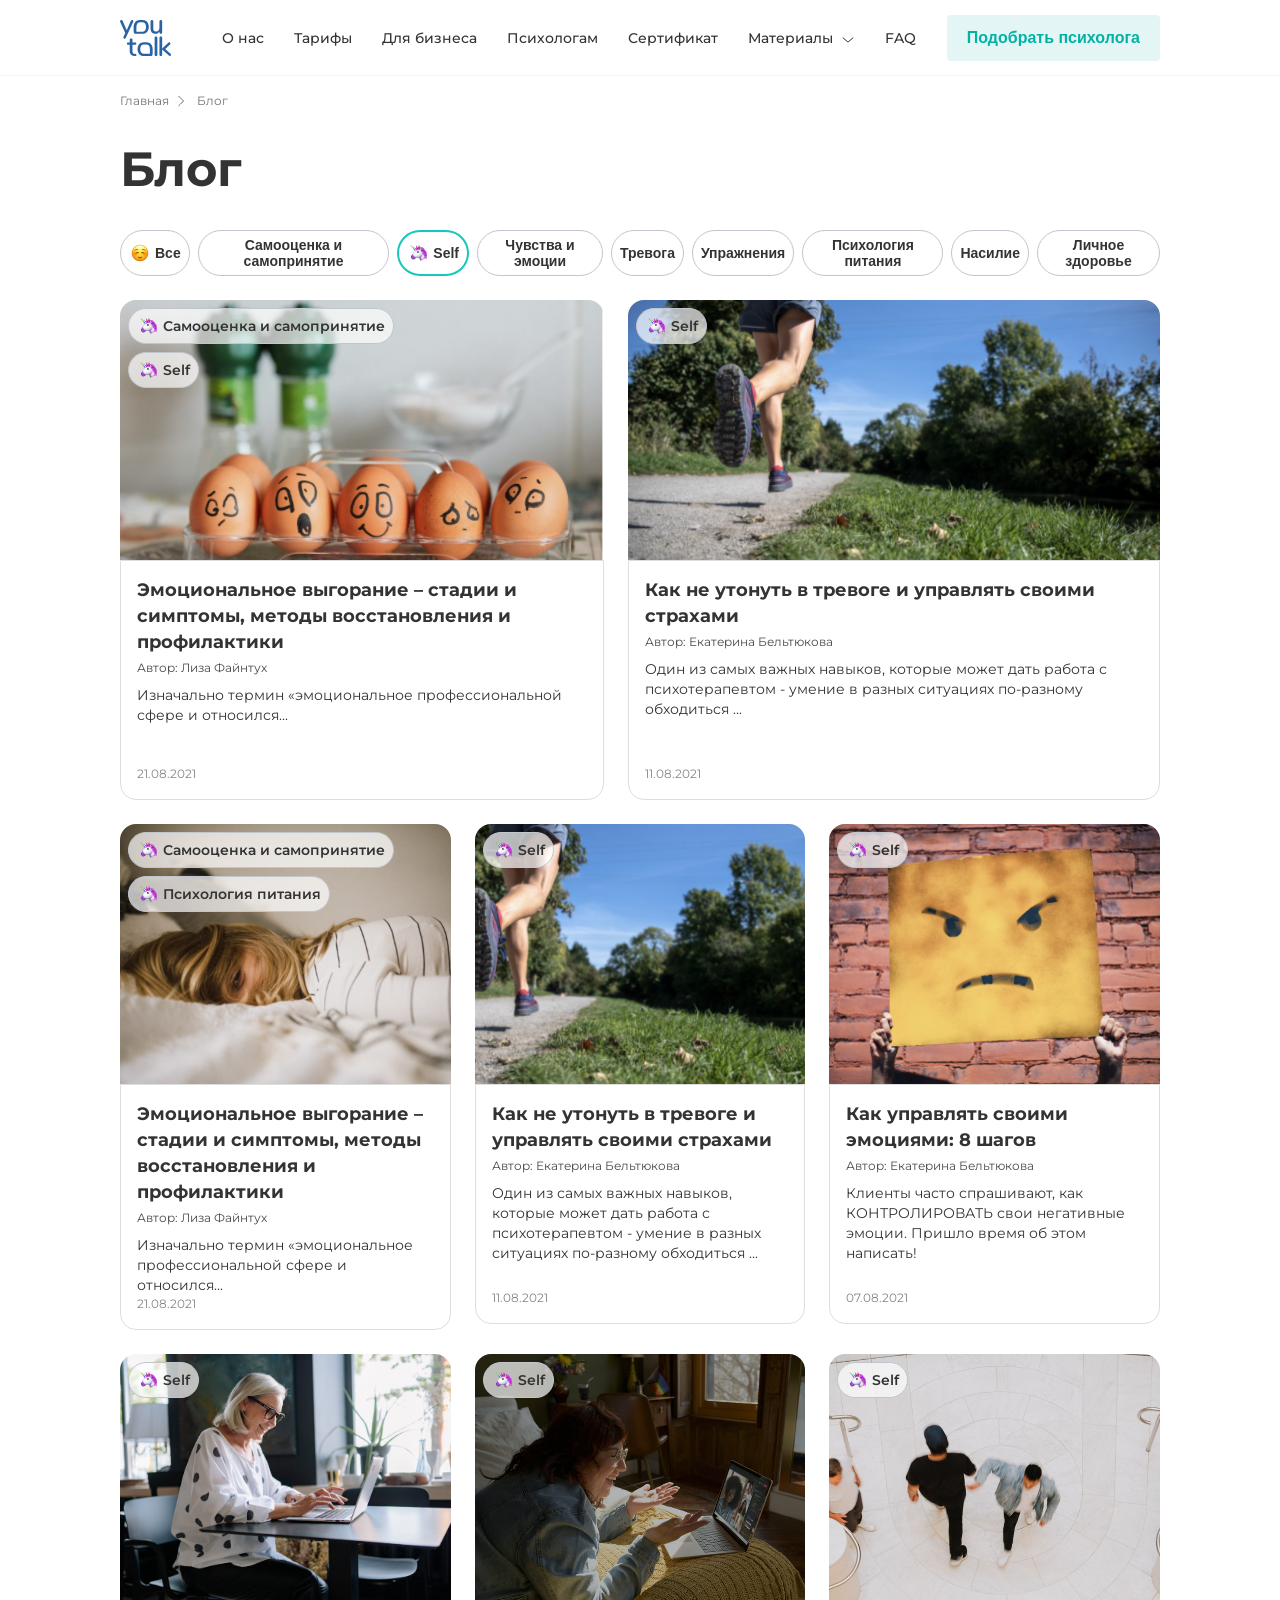
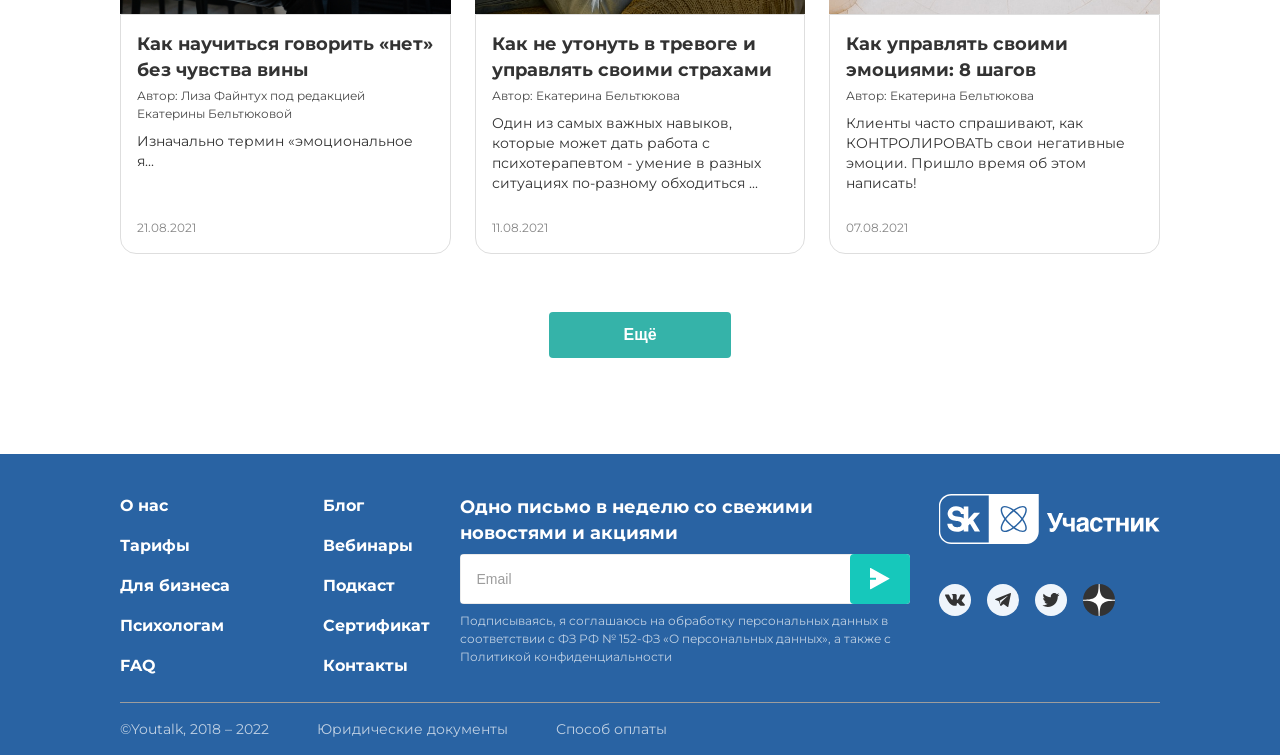
==== commit c2450588: "implement article page" ====
--- a/pages/index.html
+++ b/pages/index.html
@@ -44,23 +44,75 @@
                 <button class="button button_variant_inverse">Подобрать психолога</button>
             </div>
         </header>
-        <main class="container">
-            <div class="two-cards-layout">
+        <main class="blog container">
+            <div class="breadcrumbs breadcrumbs_with-gap">
+                <a href="#">Главная</a>
+                <div class="breadcrumbs__separator">
+                    <svg width="16" height="16" viewBox="0 0 16 16" fill="none" xmlns="http://www.w3.org/2000/svg">
+                    <g clip-path="url(#clip0_4492_2226)">
+                    <path d="M5.8125 12.6875L7.375 11.125L10.5 8L7.375 4.875L5.8125 3.3125" stroke="#333333" stroke-opacity="0.7" stroke-linecap="round" stroke-linejoin="round"/>
+                    </g>
+                    <defs>
+                    <clipPath id="clip0_4492_2226">
+                    <rect width="16" height="16" fill="white" transform="matrix(0 1 1 0 0 0)"/>
+                    </clipPath>
+                    </defs>
+                    </svg>
+                </div>
+                <a href="#">Блог</a>
+            </div>
+            <h1 class="blog__title title">Блог</h1>
+            <div class="tags-list">
+                <button class="tag tag_color_light">
+                    <div class="tag__image-wrapper">
+                        <img class="tag__image" src="/assets/images/tags/smiling.png" />
+                    </div>
+                    Все
+                </button>
+                <button class="tag tag_color_light">
+                    Самооценка и самопринятие
+                </button>
+                <button class="tag tag_selected">
+                    <div class="tag__image-wrapper">
+                        <img class="tag__image" src="/assets/images/tags/unicorn.png" />
+                    </div>
+                    Self
+                </button>
+                <button class="tag tag_color_light">
+                    Чувства и эмоции
+                </button>
+                <button class="tag tag_color_light">
+                    Тревога
+                </button>
+                <button class="tag tag_color_light">
+                    Упражнения
+                </button>
+                <button class="tag tag_color_light">
+                    Психология питания
+                </button>
+                <button class="tag tag_color_light">
+                    Насилие
+                </button>
+                <button class="tag tag_color_light">
+                    Личное здоровье
+                </button>
+            </div>
+            <div class="two-cards-layout two-cards-layout_with-gap">
                 <div class="card card_size_lg">
                     <div class="card__banner banner">
                         <img class="banner__image" src="/assets/images/eggs.png" />
                         <div class="banner__tags">
-                            <div class="tag">
-                                <div class="tag__image-wrapper">
-                                    <img class="tag__image" src="/assets/images/tags/unicorn.png" />
-                                </div>
-                                <span class="tag__text">Самооценка и самопринятие</span>
-                            </div>
-                            <div class="tag">
-                                <div class="tag__image-wrapper">
-                                    <img class="tag__image" src="/assets/images/tags/unicorn.png" />
-                                </div>
-                                <span class="tag__text">Self</span>
+                            <div class="tag tag_color_basic">
+                                <div class="tag__image-wrapper">
+                                    <img class="tag__image" src="/assets/images/tags/unicorn.png" />
+                                </div>
+                                Самооценка и самопринятие
+                            </div>
+                            <div class="tag tag_color_basic">
+                                <div class="tag__image-wrapper">
+                                    <img class="tag__image" src="/assets/images/tags/unicorn.png" />
+                                </div>
+                                Self
                             </div>
                         </div>
                     </div>
@@ -83,11 +135,11 @@
                     <div class="card__banner banner">
                         <img class="banner__image" src="/assets/images/running.png" />
                         <div class="banner__tags">
-                            <div class="tag">
-                                <div class="tag__image-wrapper">
-                                    <img class="tag__image" src="/assets/images/tags/unicorn.png" />
-                                </div>
-                                <span class="tag__text">Self</span>
+                            <div class="tag tag_color_basic">
+                                <div class="tag__image-wrapper">
+                                    <img class="tag__image" src="/assets/images/tags/unicorn.png" />
+                                </div>
+                                Self
                             </div>
                         </div>
                     </div>
@@ -112,17 +164,17 @@
                     <div class="card__banner banner">
                         <img class="banner__image" src="/assets/images/sleeping.png" />
                         <div class="banner__tags">
-                            <div class="tag">
-                                <div class="tag__image-wrapper">
-                                    <img class="tag__image" src="/assets/images/tags/unicorn.png" />
-                                </div>
-                                <span class="tag__text">Самооценка и самопринятие</span>
-                            </div>
-                            <div class="tag">
-                                <div class="tag__image-wrapper">
-                                    <img class="tag__image" src="/assets/images/tags/unicorn.png" />
-                                </div>
-                                <span class="tag__text">Психология питания</span>
+                            <div class="tag tag_color_basic">
+                                <div class="tag__image-wrapper">
+                                    <img class="tag__image" src="/assets/images/tags/unicorn.png" />
+                                </div>
+                                Самооценка и самопринятие
+                            </div>
+                            <div class="tag tag_color_basic">
+                                <div class="tag__image-wrapper">
+                                    <img class="tag__image" src="/assets/images/tags/unicorn.png" />
+                                </div>
+                                Психология питания
                             </div>
                         </div>
                     </div>
@@ -145,11 +197,11 @@
                     <div class="card__banner banner">
                         <img class="banner__image" src="/assets/images/running.png" />
                         <div class="banner__tags">
-                            <div class="tag">
-                                <div class="tag__image-wrapper">
-                                    <img class="tag__image" src="/assets/images/tags/unicorn.png" />
-                                </div>
-                                <span class="tag__text">Self</span>
+                            <div class="tag tag_color_basic">
+                                <div class="tag__image-wrapper">
+                                    <img class="tag__image" src="/assets/images/tags/unicorn.png" />
+                                </div>
+                                Self
                             </div>
                         </div>
                     </div>
@@ -172,11 +224,11 @@
                     <div class="card__banner banner">
                         <img class="banner__image" src="/assets/images/emotions.png" />
                         <div class="banner__tags">
-                            <div class="tag">
-                                <div class="tag__image-wrapper">
-                                    <img class="tag__image" src="/assets/images/tags/unicorn.png" />
-                                </div>
-                                <span class="tag__text">Self</span>
+                            <div class="tag tag_color_basic">
+                                <div class="tag__image-wrapper">
+                                    <img class="tag__image" src="/assets/images/tags/unicorn.png" />
+                                </div>
+                                Self
                             </div>
                         </div>
                     </div>
@@ -199,11 +251,11 @@
                     <div class="card__banner banner">
                         <img class="banner__image" src="/assets/images/working_on_notebook.jpg" />
                         <div class="banner__tags">
-                            <div class="tag">
-                                <div class="tag__image-wrapper">
-                                    <img class="tag__image" src="/assets/images/tags/unicorn.png" />
-                                </div>
-                                <span class="tag__text">Self</span>
+                            <div class="tag tag_color_basic">
+                                <div class="tag__image-wrapper">
+                                    <img class="tag__image" src="/assets/images/tags/unicorn.png" />
+                                </div>
+                                Self
                             </div>
                         </div>
                     </div>
@@ -226,11 +278,11 @@
                     <div class="card__banner banner">
                         <img class="banner__image" src="/assets/images/happy_with_notebook.jpg" />
                         <div class="banner__tags">
-                            <div class="tag">
-                                <div class="tag__image-wrapper">
-                                    <img class="tag__image" src="/assets/images/tags/unicorn.png" />
-                                </div>
-                                <span class="tag__text">Self</span>
+                            <div class="tag tag_color_basic">
+                                <div class="tag__image-wrapper">
+                                    <img class="tag__image" src="/assets/images/tags/unicorn.png" />
+                                </div>
+                                Self
                             </div>
                         </div>
                     </div>
@@ -253,11 +305,11 @@
                     <div class="card__banner banner">
                         <img class="banner__image" src="/assets/images/anger.jpg" />
                         <div class="banner__tags">
-                            <div class="tag">
-                                <div class="tag__image-wrapper">
-                                    <img class="tag__image" src="/assets/images/tags/unicorn.png" />
-                                </div>
-                                <span class="tag__text">Self</span>
+                            <div class="tag tag_color_basic">
+                                <div class="tag__image-wrapper">
+                                    <img class="tag__image" src="/assets/images/tags/unicorn.png" />
+                                </div>
+                                Self
                             </div>
                         </div>
                     </div>
@@ -276,6 +328,11 @@
                         </div>
                     </div>
                 </div>
+            </div>
+            <div class="more-button-container">
+                <button class="more-button-container__button button button_variant_primary">
+                    Ещё
+                </button>
             </div>
         </main>
         <footer class="footer">
--- a/bundles/index.css
+++ b/bundles/index.css
@@ -34,3 +34,13 @@
 @import '/blocks/svg-container/svg-container.css';
 
 @import '/blocks/social-media-links/social-media-links.css';
+
+@import '/blocks/tags-list/tags-list.css';
+
+@import '/blocks/title/title.css';
+
+@import '/blocks/blog/blog.css';
+
+@import '/blocks/breadcrumbs/breadcrumbs.css';
+
+@import '/blocks/more-button-container/more-button-container.css';
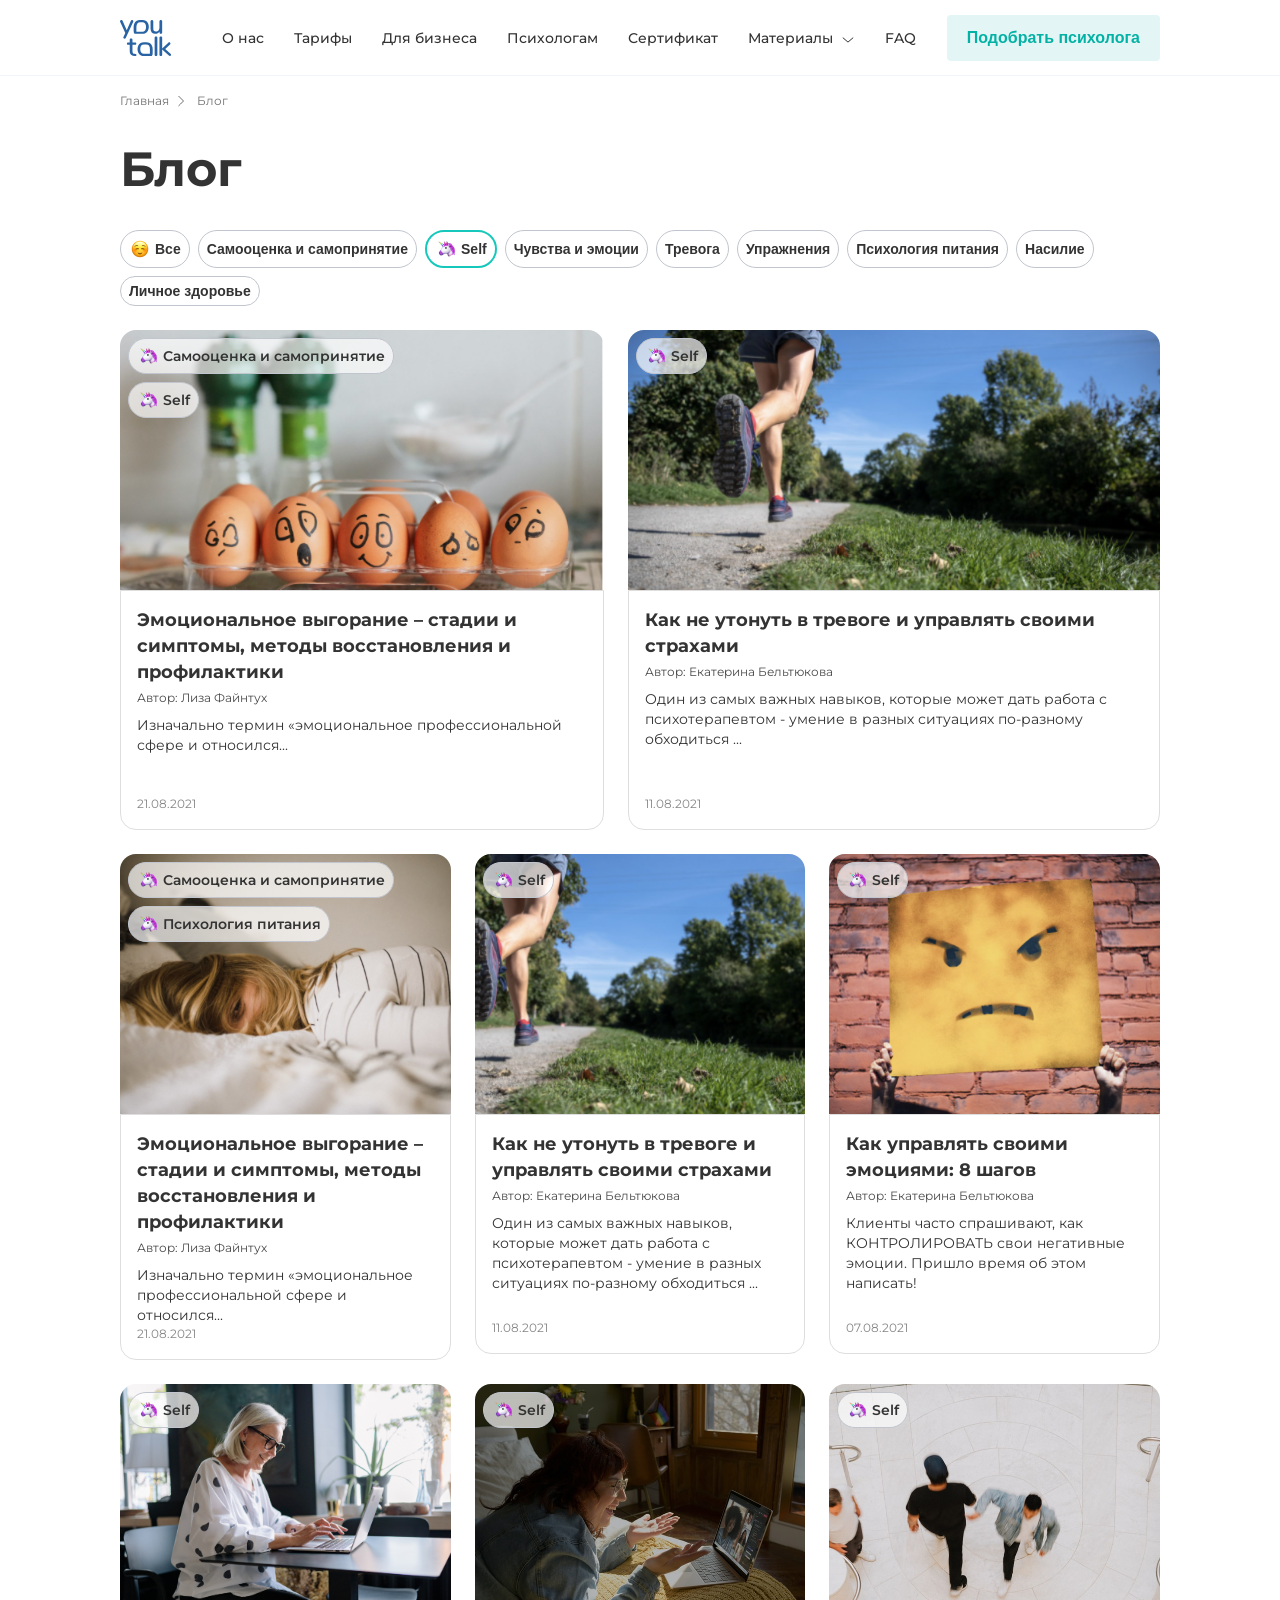
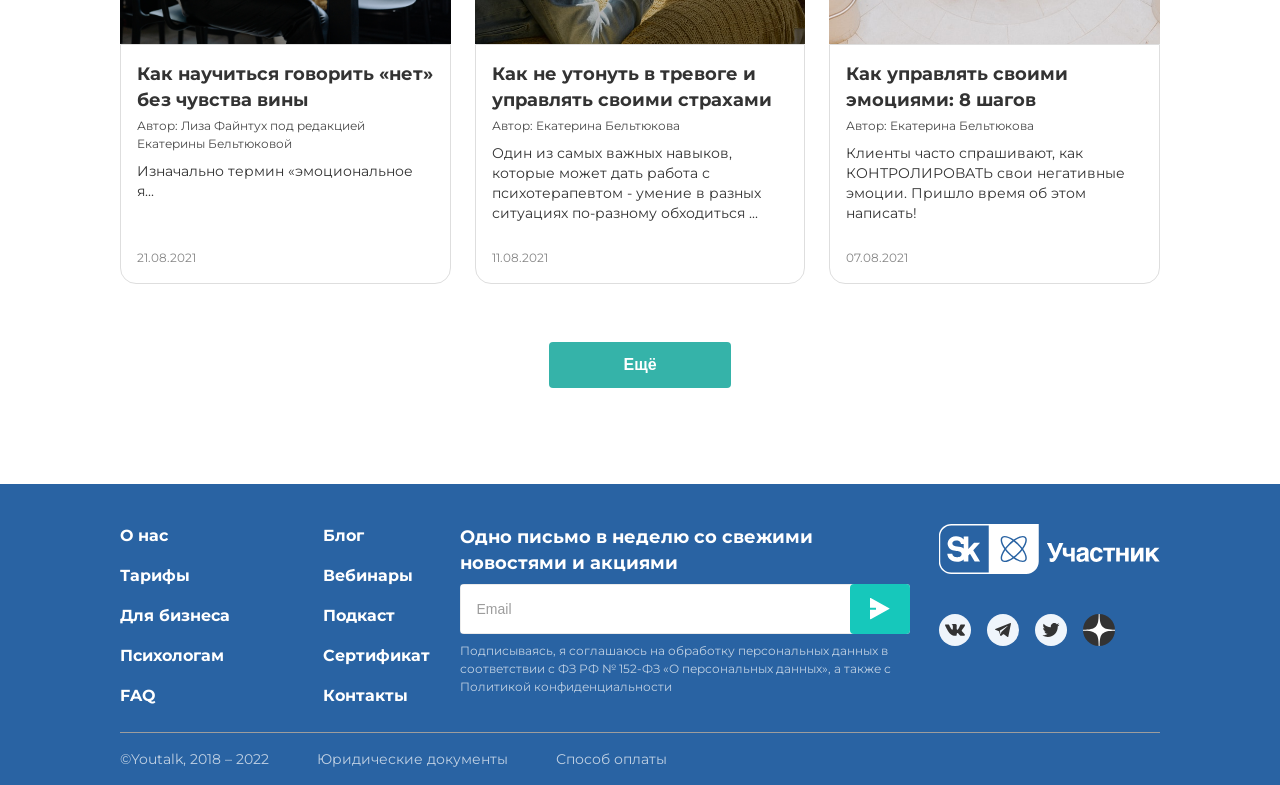
==== commit 2b9da3b5: "implement header adaptive" ====
--- a/pages/index.html
+++ b/pages/index.html
@@ -41,7 +41,12 @@
                         <li><a class="header__link" href="#">FAQ</a></li>
                     </ul>
                 </div>
-                <button class="button button_variant_inverse">Подобрать психолога</button>
+                <button class="button button_variant_inverse header__pick-up-button">Подобрать психолога</button>
+                <button class="header__menu-button">
+                    <svg width="18" height="18" viewBox="0 0 18 18" fill="none" xmlns="http://www.w3.org/2000/svg">
+                    <path d="M0 3C0 2.44772 0.447715 2 1 2H17C17.5523 2 18 2.44772 18 3C18 3.55228 17.5523 4 17 4H1C0.447716 4 0 3.55228 0 3ZM0 9C0 8.44772 0.447715 8 1 8H17C17.5523 8 18 8.44772 18 9C18 9.55228 17.5523 10 17 10H1C0.447716 10 0 9.55228 0 9ZM0 15C0 14.4477 0.447715 14 1 14H17C17.5523 14 18 14.4477 18 15C18 15.5523 17.5523 16 17 16H1C0.447716 16 0 15.5523 0 15Z" fill="#03B2A5"/>
+                    </svg>  
+                </button>
             </div>
         </header>
         <main class="blog container">
--- a/bundles/index.css
+++ b/bundles/index.css
@@ -44,3 +44,7 @@
 @import '/blocks/breadcrumbs/breadcrumbs.css';
 
 @import '/blocks/more-button-container/more-button-container.css';
+
+@import '/blocks/header/__pick-up-button/header__pick-up-button.css';
+
+@import '/blocks/header/__menu-button/header__menu-button.css';
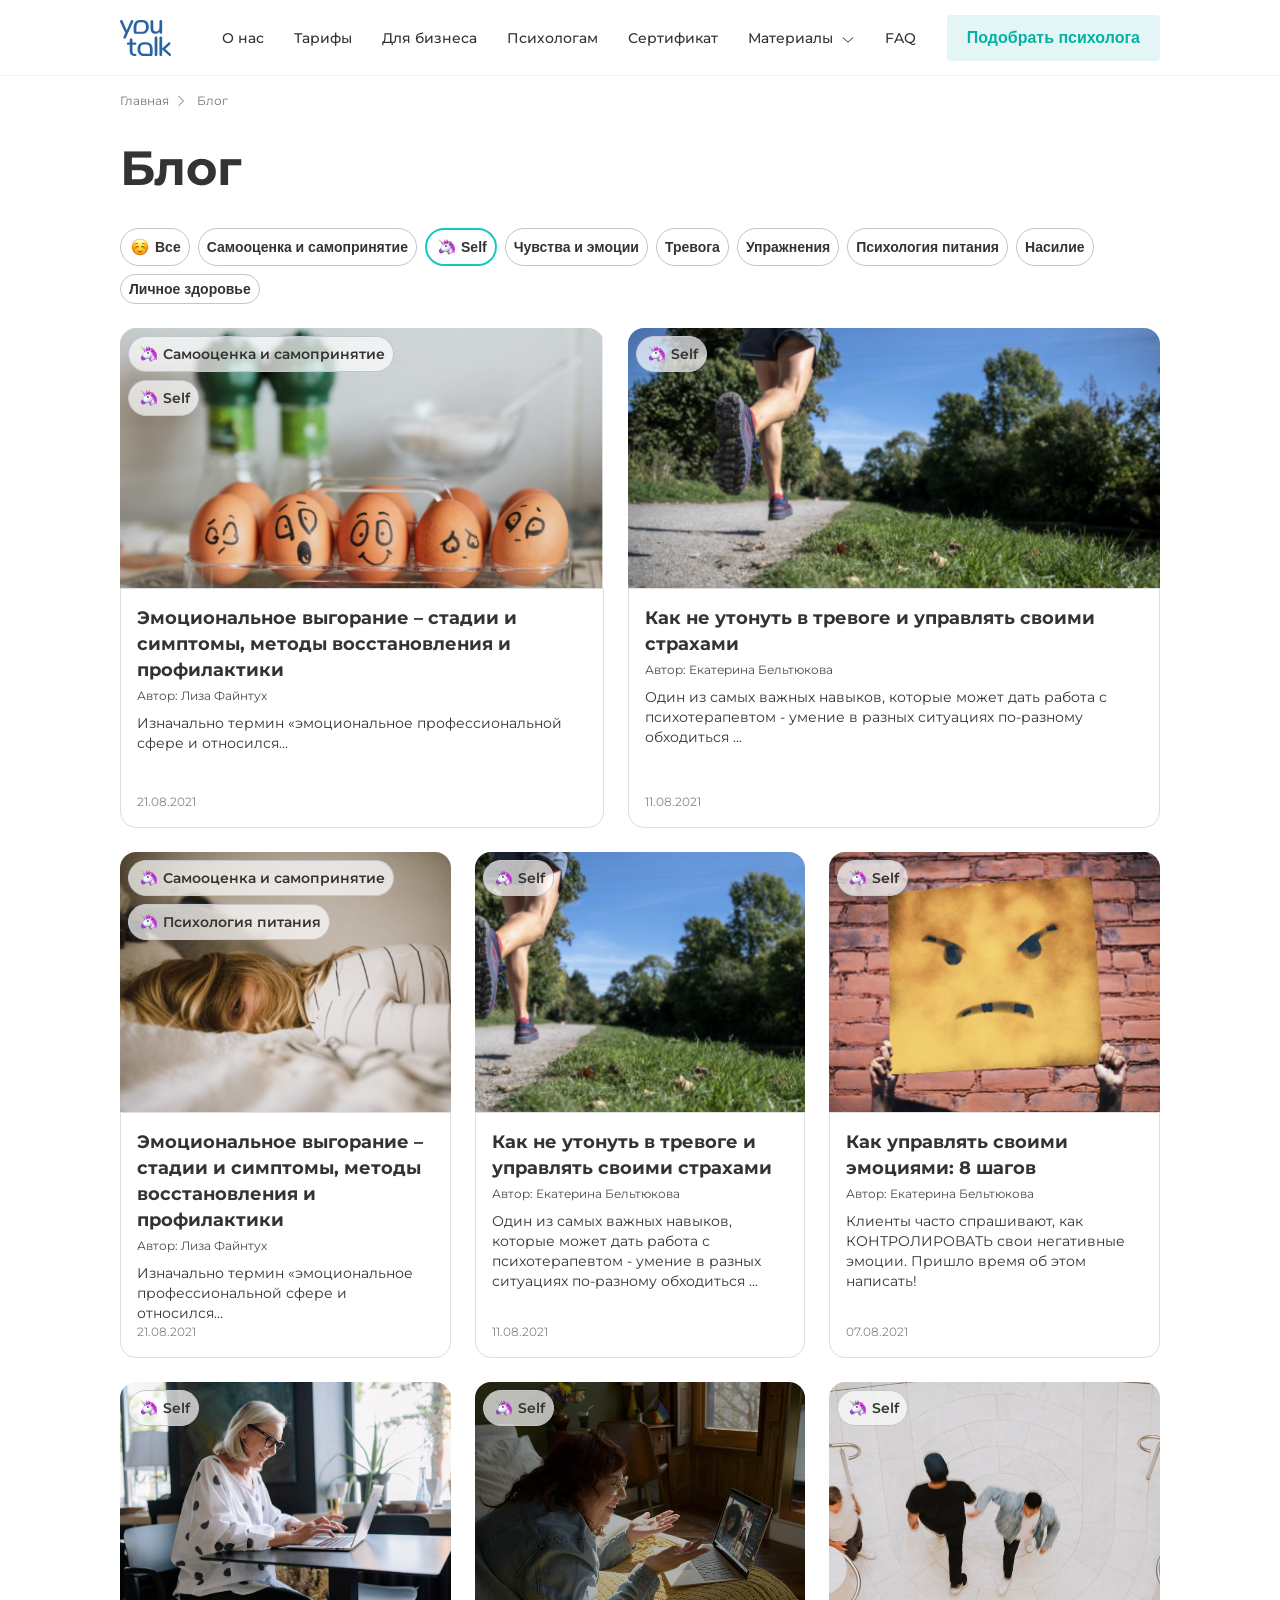
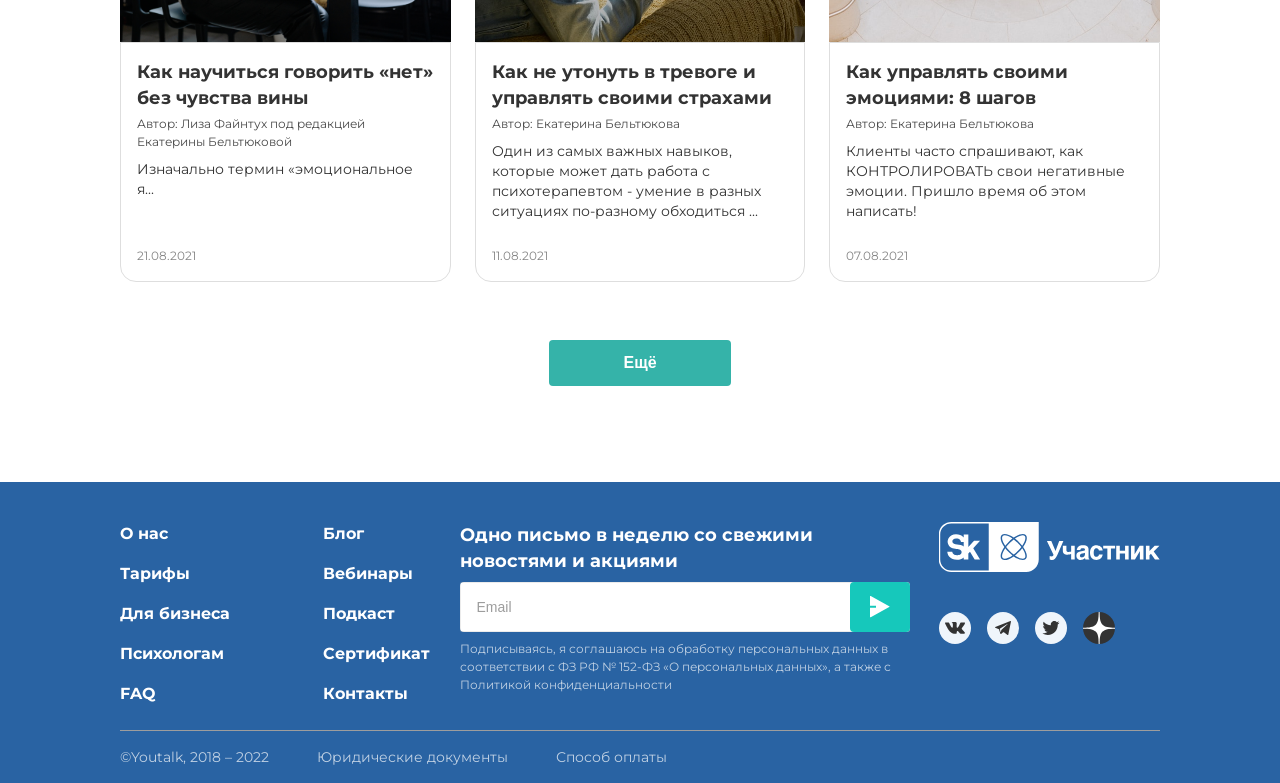
==== commit 7f28a3f4: "implement articles page adaptive" ====
--- a/pages/index.html
+++ b/pages/index.html
@@ -103,7 +103,7 @@
                 </button>
             </div>
             <div class="two-cards-layout two-cards-layout_with-gap">
-                <div class="card card_size_lg">
+                <div class="card">
                     <div class="card__banner banner">
                         <img class="banner__image" src="/assets/images/eggs.png" />
                         <div class="banner__tags">
@@ -136,7 +136,7 @@
                         </div>
                     </div>
                 </div>
-                <div class="card card_size_lg">
+                <div class="card">
                     <div class="card__banner banner">
                         <img class="banner__image" src="/assets/images/running.png" />
                         <div class="banner__tags">
@@ -165,7 +165,7 @@
                 </div>
             </div>
             <div class="many-cards-layout">
-                <div class="card card_size_lg">
+                <div class="card">
                     <div class="card__banner banner">
                         <img class="banner__image" src="/assets/images/sleeping.png" />
                         <div class="banner__tags">
@@ -198,7 +198,7 @@
                         </div>
                     </div>
                 </div>
-                <div class="card card_size_lg">
+                <div class="card">
                     <div class="card__banner banner">
                         <img class="banner__image" src="/assets/images/running.png" />
                         <div class="banner__tags">
@@ -225,7 +225,7 @@
                         </div>
                     </div>
                 </div>
-                <div class="card card_size_lg">
+                <div class="card">
                     <div class="card__banner banner">
                         <img class="banner__image" src="/assets/images/emotions.png" />
                         <div class="banner__tags">
@@ -252,7 +252,7 @@
                         </div>
                     </div>
                 </div>
-                <div class="card card_size_lg">
+                <div class="card">
                     <div class="card__banner banner">
                         <img class="banner__image" src="/assets/images/working_on_notebook.jpg" />
                         <div class="banner__tags">
@@ -279,7 +279,7 @@
                         </div>
                     </div>
                 </div>
-                <div class="card card_size_lg">
+                <div class="card">
                     <div class="card__banner banner">
                         <img class="banner__image" src="/assets/images/happy_with_notebook.jpg" />
                         <div class="banner__tags">
@@ -306,7 +306,7 @@
                         </div>
                     </div>
                 </div>
-                <div class="card card_size_lg">
+                <div class="card">
                     <div class="card__banner banner">
                         <img class="banner__image" src="/assets/images/anger.jpg" />
                         <div class="banner__tags">
@@ -359,7 +359,7 @@
                             <li><a class="footer__link" href="#">Контакты</a></li>
                         </ul>
                     </div>
-                    <div class="subscribe-form">
+                    <div class="subscribe-form footer__form">
                         <h5 class="subscribe-form__header">
                             Одно письмо в неделю со свежими новостями и акциями
                         </h5>
